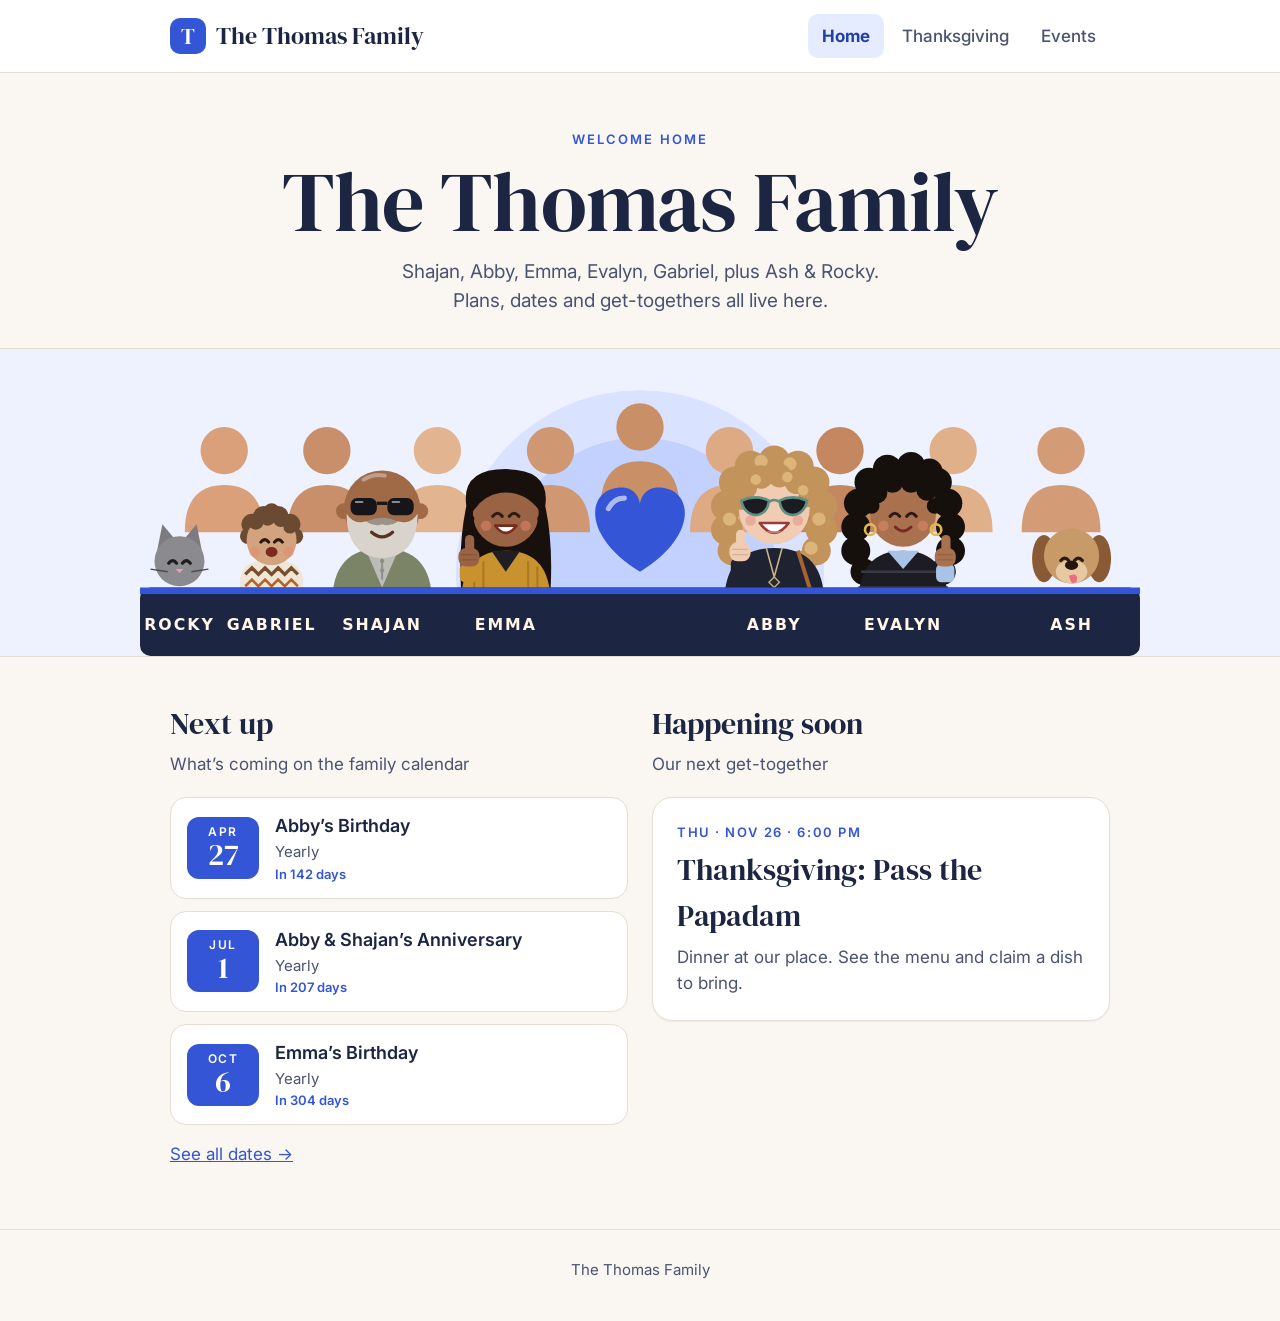
==== index.html @ 865120ea "Redesign as The Thomas Family: new blue palette and type Co-Authored-By: Claude Opus 5.5 <noreply@an" ====
<!doctype html>
<html lang="en">
<head>
<meta charset="utf-8">
<meta name="viewport" content="width=device-width, initial-scale=1">
<meta name="robots" content="noindex, nofollow">
<title>The Thomas Family</title>
<link rel="preconnect" href="https://fonts.googleapis.com">
<link rel="preconnect" href="https://fonts.gstatic.com" crossorigin>
<link href="https://fonts.googleapis.com/css2?family=DM+Serif+Display&family=Inter:wght@400;500;600;700&display=swap" rel="stylesheet">
<link rel="stylesheet" href="assets/style.css">
</head>
<body>
<header class="site-head"><div class="wrap">
<a class="brand" href="index.html"><span class="mark" aria-hidden="true">T</span>The Thomas Family</a>
<nav class="nav" aria-label="Main"><a href="index.html" aria-current="page">Home</a><a href="thanksgiving.html">Thanksgiving</a><a href="events.html">Events</a></nav>
</div></header>
<main>
<div class="wrap hero">
<div class="eyebrow">Welcome home</div>
<h1>The Thomas Family</h1>
<p class="lede">Shajan, Abby, Emma, Evalyn, Gabriel, plus Ash &amp; Rocky. Plans, dates and get-togethers all live here.</p>
</div>
<div class="art-band"><svg role="img" aria-label="Animated cartoon of the family: Rocky the cat, Gabriel, Shajan, Emma, a heart, Abby, Evalyn and Ash the dog, giving thumbs-ups, with the extended family behind them" viewBox="0 0 760 212" class="family-art">
<circle cx="380" cy="150" r="140" fill="#D9E2FF"/>
<circle cx="380" cy="150" r="104" fill="#C3D1FF"/>
<g transform="translate(64,56)"><g class="bob"><path d="M-30,62 Q-30,26 0,26 Q30,26 30,62 Z" fill="#D9A07A"/><circle cx="0" cy="0" r="18" fill="#D9A07A"/></g></g><g transform="translate(142,56)"><g class="bob" style="animation-delay: -0.22s"><path d="M-30,62 Q-30,26 0,26 Q30,26 30,62 Z" fill="#C98E6A"/><circle cx="0" cy="0" r="18" fill="#C98E6A"/></g></g><g transform="translate(226,56)"><g class="bob" style="animation-delay: -0.44s"><path d="M-30,62 Q-30,26 0,26 Q30,26 30,62 Z" fill="#E2B48F"/><circle cx="0" cy="0" r="18" fill="#E2B48F"/></g></g><g transform="translate(312,56)"><g class="bob" style="animation-delay: -0.66s"><path d="M-30,62 Q-30,26 0,26 Q30,26 30,62 Z" fill="#CF9873"/><circle cx="0" cy="0" r="18" fill="#CF9873"/></g></g><g transform="translate(448,56)"><g class="bob" style="animation-delay: -0.88s"><path d="M-30,62 Q-30,26 0,26 Q30,26 30,62 Z" fill="#DDAA84"/><circle cx="0" cy="0" r="18" fill="#DDAA84"/></g></g><g transform="translate(532,56)"><g class="bob" style="animation-delay: -1.10s"><path d="M-30,62 Q-30,26 0,26 Q30,26 30,62 Z" fill="#C4875F"/><circle cx="0" cy="0" r="18" fill="#C4875F"/></g></g><g transform="translate(618,56)"><g class="bob" style="animation-delay: -1.32s"><path d="M-30,62 Q-30,26 0,26 Q30,26 30,62 Z" fill="#E0B08B"/><circle cx="0" cy="0" r="18" fill="#E0B08B"/></g></g><g transform="translate(700,56)"><g class="bob" style="animation-delay: -1.54s"><path d="M-30,62 Q-30,26 0,26 Q30,26 30,62 Z" fill="#D49C76"/><circle cx="0" cy="0" r="18" fill="#D49C76"/></g></g><g transform="translate(380,38)"><g class="bob" style="animation-delay: -1.76s"><path d="M-30,62 Q-30,26 0,26 Q30,26 30,62 Z" fill="#C99068"/><circle cx="0" cy="0" r="18" fill="#C99068"/></g></g><g transform="translate(30,140)"><g class="tilt" style="animation-delay: -0.90s">
<path d="M-17,-8 L-13,-28 L-2,-15 Z M17,-8 L13,-28 L2,-15 Z" fill="#7C7C80"/>
<circle cx="0" cy="0" r="19" fill="#8A8A8F"/>
<path d="M-8.2,1.5 q3.0,-3.8 6.0,0 M2.2,1.5 q3.0,-3.8 6.0,0" fill="none" stroke="#1d1d1d" stroke-width="2.4" stroke-linecap="round"/><path d="M-3,6 L3,6 L0,9 Z" fill="#E9A0A8"/>
<path d="M-9,8 L-22,6 M9,8 L22,6" stroke="#4a4a4a" stroke-width="1"/>
</g></g><g transform="translate(100,124)"><g class="bob" style="animation-delay: -1.00s">
<rect x="-24" y="16" width="48" height="32" rx="15" fill="#EFE6D6"/>
<path d="M-20,26 l5,-5 5,5 5,-5 5,5 5,-5 5,5 5,-5 5,5" fill="none" stroke="#7A4E2D" stroke-width="2.5"/>
<path d="M-20,35 l5,-5 5,5 5,-5 5,5 5,-5 5,5 5,-5 5,5" fill="none" stroke="#B5652B" stroke-width="2"/>
<circle cx="-15" cy="-12" r="8" fill="#6B4A32"/><circle cx="-6" cy="-18" r="8" fill="#6B4A32"/><circle cx="5" cy="-18" r="8" fill="#6B4A32"/><circle cx="14" cy="-12" r="8" fill="#6B4A32"/><circle cx="18" cy="-3" r="6" fill="#6B4A32"/><circle cx="-18" cy="-3" r="6" fill="#6B4A32"/><circle cx="0" cy="-22" r="6" fill="#6B4A32"/>
<circle cx="0" cy="0" r="19" fill="#D3A27F"/>
<circle cx="-12" cy="-14" r="6" fill="#6B4A32"/><circle cx="-3" cy="-17" r="6" fill="#6B4A32"/><circle cx="7" cy="-16" r="6" fill="#6B4A32"/><circle cx="14" cy="-10" r="5" fill="#6B4A32"/>
<path d="M-8.2,1.5 q3.0,-3.8 6.0,0 M2.2,1.5 q3.0,-3.8 6.0,0" fill="none" stroke="#2A1A14" stroke-width="2.4" stroke-linecap="round"/><ellipse cx="0" cy="9" rx="4.5" ry="3.8" fill="#7A2A1E"/><circle cx="-13" cy="9" r="4" fill="#E58A6E" opacity="0.5"/><circle cx="13" cy="9" r="4" fill="#E58A6E" opacity="0.5"/>
</g></g></g><g transform="translate(184,100)"><g class="bob" style="animation-delay: -0.20s">
<path d="M-38,72 Q-38,30 0,30 Q38,30 38,72 Z" fill="#7B8466"/>
<path d="M-13,30 L0,60 L13,30 Z" fill="#BDBDB8"/>
<path d="M0,36 V54" stroke="#8E8E8A" stroke-width="1.5"/>
<circle cx="0" cy="40" r="1.6" fill="#8E8E8A"/><circle cx="0" cy="47" r="1.6" fill="#8E8E8A"/>
<g class="tilt" style="animation-delay: -0.20s">
<circle cx="-29" cy="2" r="6" fill="#A06A47"/><circle cx="29" cy="2" r="6" fill="#A06A47"/>
<circle cx="0" cy="0" r="29" fill="#A06A47"/>
<path d="M-14,-22 Q-6,-27 2,-25" fill="none" stroke="#FFFFFF" stroke-width="3" opacity="0.35" stroke-linecap="round"/>
<path d="M-27,4 Q-27,36 0,38 Q27,36 27,4 Q22,12 14,10 Q0,8 -14,10 Q-22,12 -27,4 Z" fill="#D8D3CB"/>
<path d="M-12,10 Q0,4 12,10 Q6,14 0,12 Q-6,14 -12,10 Z" fill="#9A938A"/>
<path d="M-8,18 Q0,25 8,18" fill="none" stroke="#5A3020" stroke-width="2.4" stroke-linecap="round"/>
<g fill="#15151A"><rect x="-24" y="-8" width="20" height="13" rx="5"/><rect x="4" y="-8" width="20" height="13" rx="5"/></g><path d="M-4,-4 L4,-4" stroke="#15151A" stroke-width="2.5"/><path d="M-20,-5 L-15,-5 M8,-5 L13,-5" stroke="#FFFFFF" stroke-width="1.5" opacity="0.5" stroke-linecap="round"/>
</g></g></g><g transform="translate(278,104)"><g class="bob" style="animation-delay: -0.60s">
<path d="M-30,-6 Q-34,-34 0,-34 Q34,-34 30,-6 Q36,22 34,58 Q22,64 14,52 L-14,52 Q-22,64 -34,58 Q-36,22 -30,-6 Z" fill="#17100C"/>
<path d="M-34,68 Q-34,28 0,28 Q34,28 34,68 Z" fill="#C8922E"/>
<path d="M-11,28 L0,44 L11,28 Z" fill="#1E1E24"/>
<path d="M-24,40 V66 M-17,36 V66 M17,36 V66 M24,40 V66" stroke="#A9781F" stroke-width="1.5"/>
<circle cx="0" cy="0" r="25" fill="#9A6343"/>
<path d="M-26,0 Q-26,-30 0,-28 Q24,-28 26,-2 Q14,-18 -4,-16 Q-18,-14 -26,0 Z" fill="#17100C"/>
<path d="M-27,4 Q-31,18 -26,32 M27,4 Q31,18 26,32" fill="none" stroke="#17100C" stroke-width="6" stroke-linecap="round"/>
<path d="M-9.9,1.8 q3.6,-4.5 7.2,0 M2.7,1.8 q3.6,-4.5 7.2,0" fill="none" stroke="#2A1A14" stroke-width="2.4" stroke-linecap="round"/><path d="M-8,9 Q0,20 8,9 Z" fill="#FFFFFF" stroke="#7A2A1E" stroke-width="2" stroke-linejoin="round"/><circle cx="-15" cy="9" r="4" fill="#E58A6E" opacity="0.5"/><circle cx="15" cy="9" r="4" fill="#E58A6E" opacity="0.5"/>
</g></g><g class="thumb"><rect x="243" y="142" width="14" height="14" rx="4" fill="#C8922E"/><rect x="242" y="130" width="16" height="14" rx="6" fill="#9A6343"/><rect x="247" y="120" width="7" height="13" rx="3.5" fill="#9A6343"/><path d="M244,135 H256 M244,139 H256" stroke="#00000022" stroke-width="1"/></g><g transform="translate(380,118)"><g class="bob" style="animation-delay: -0.50s"><path d="M0,30 C-46,2 -40,-34 -14,-34 C-4,-34 0,-26 0,-20 C0,-26 4,-34 14,-34 C40,-34 46,2 0,30 Z" fill="#3355D6"/><path d="M-24,-18 Q-20,-26 -12,-26" fill="none" stroke="#FFFFFF" stroke-width="4" stroke-linecap="round" opacity="0.6"/></g></g><g transform="translate(482,100)"><g class="bob" style="animation-delay: -1.20s">
<circle cx="-30" cy="-20" r="12" fill="#C2935A"/><circle cx="-36" cy="-2" r="12" fill="#C2935A"/><circle cx="-36" cy="16" r="12" fill="#C2935A"/><circle cx="-32" cy="32" r="11" fill="#C2935A"/><circle cx="-22" cy="42" r="10" fill="#C2935A"/><circle cx="30" cy="-20" r="12" fill="#C2935A"/><circle cx="36" cy="-2" r="12" fill="#C2935A"/><circle cx="36" cy="16" r="12" fill="#C2935A"/><circle cx="32" cy="32" r="11" fill="#C2935A"/><circle cx="22" cy="42" r="10" fill="#C2935A"/><circle cx="-18" cy="-32" r="12" fill="#C2935A"/><circle cx="0" cy="-36" r="12" fill="#C2935A"/><circle cx="18" cy="-32" r="12" fill="#C2935A"/>
<circle cx="-34" cy="8" r="5" fill="#DDB47A"/><circle cx="34" cy="8" r="5" fill="#DDB47A"/><circle cx="-28" cy="30" r="5" fill="#DDB47A"/><circle cx="28" cy="30" r="5" fill="#DDB47A"/><circle cx="-10" cy="-36" r="5" fill="#DDB47A"/><circle cx="12" cy="-34" r="5" fill="#DDB47A"/>
<path d="M-38,72 Q-38,30 0,30 Q38,30 38,72 Z" fill="#1F2230"/>
<path d="M-6,30 L0,52 L6,30" fill="none" stroke="#C9B48A" stroke-width="1.2"/>
<path d="M0,52 l4,4 -4,4 -4,-4 Z" fill="#2A2A2A" stroke="#C9B48A" stroke-width="1"/>
<path d="M18,32 L30,70" stroke="#A8642F" stroke-width="3"/>
<g class="tilt" style="animation-delay: -1.20s">
<circle cx="0" cy="0" r="27" fill="#F0CDB2"/>
<circle cx="-22" cy="-16" r="9" fill="#C2935A"/><circle cx="-10" cy="-24" r="9" fill="#C2935A"/><circle cx="4" cy="-25" r="9" fill="#C2935A"/><circle cx="17" cy="-20" r="9" fill="#C2935A"/><circle cx="25" cy="-8" r="7" fill="#C2935A"/><circle cx="-25" cy="-6" r="7" fill="#C2935A"/>
<circle cx="-14" cy="-22" r="4" fill="#DDB47A"/><circle cx="10" cy="-24" r="4" fill="#DDB47A"/><circle cx="22" cy="-14" r="4" fill="#DDB47A"/>
<path d="M-11,11 Q0,26 11,11 Z" fill="#FFFFFF" stroke="#9A3B3B" stroke-width="2" stroke-linejoin="round"/>
<path d="M-6,17 Q0,21 6,17" fill="#E58A80" opacity="0.7"/>
<circle cx="-18" cy="9" r="4" fill="#E58A80" opacity="0.5"/><circle cx="18" cy="9" r="4" fill="#E58A80" opacity="0.5"/>
<g fill="#1B1B22" stroke="#5E8F86" stroke-width="2"><path d="M-25,-6 Q-14,-11 -4,-6 Q-5,4 -14,5 Q-23,4 -25,-6 Z"/><path d="M4,-6 Q14,-11 25,-6 Q23,4 14,5 Q5,4 4,-6 Z"/></g><path d="M-4,-5 Q0,-8 4,-5" fill="none" stroke="#5E8F86" stroke-width="2"/>
</g></g></g><g class="thumb" style="animation-delay: -0.50s"><rect x="449" y="138" width="14" height="14" rx="4" fill="#1F2230"/><rect x="448" y="126" width="16" height="14" rx="6" fill="#F0CDB2"/><rect x="453" y="116" width="7" height="13" rx="3.5" fill="#F0CDB2"/><path d="M450,131 H462 M450,135 H462" stroke="#00000022" stroke-width="1"/></g><g transform="translate(580,104)"><g class="bob" style="animation-delay: -1.60s">
<circle cx="-26" cy="-24" r="11" fill="#16100C"/><circle cx="-34" cy="-8" r="11" fill="#16100C"/><circle cx="-36" cy="10" r="11" fill="#16100C"/><circle cx="-36" cy="28" r="11" fill="#16100C"/><circle cx="-30" cy="44" r="10" fill="#16100C"/><circle cx="-22" cy="56" r="9" fill="#16100C"/><circle cx="26" cy="-24" r="11" fill="#16100C"/><circle cx="34" cy="-8" r="11" fill="#16100C"/><circle cx="36" cy="10" r="11" fill="#16100C"/><circle cx="36" cy="28" r="11" fill="#16100C"/><circle cx="30" cy="44" r="10" fill="#16100C"/><circle cx="22" cy="56" r="9" fill="#16100C"/><circle cx="-12" cy="-34" r="11" fill="#16100C"/><circle cx="6" cy="-36" r="11" fill="#16100C"/><circle cx="20" cy="-32" r="10" fill="#16100C"/>
<path d="M-34,68 Q-34,28 0,28 Q34,28 34,68 Z" fill="#1C1C22"/>
<path d="M-32,44 H32 M-34,56 H34" stroke="#3A3A44" stroke-width="2"/>
<path d="M-12,28 L0,42 L12,28 Z" fill="#A9C3E6"/>
<circle cx="0" cy="0" r="25" fill="#A9714E"/>
<circle cx="-20" cy="-16" r="8" fill="#16100C"/><circle cx="-8" cy="-24" r="8" fill="#16100C"/><circle cx="6" cy="-24" r="8" fill="#16100C"/><circle cx="18" cy="-18" r="8" fill="#16100C"/><circle cx="24" cy="-6" r="6" fill="#16100C"/><circle cx="-24" cy="-6" r="6" fill="#16100C"/>
<circle cx="-25" cy="12" r="4" fill="none" stroke="#E2B84A" stroke-width="2"/>
<circle cx="25" cy="12" r="4" fill="none" stroke="#E2B84A" stroke-width="2"/>
<path d="M-9.9,1.8 q3.6,-4.5 7.2,0 M2.7,1.8 q3.6,-4.5 7.2,0" fill="none" stroke="#2A1A14" stroke-width="2.4" stroke-linecap="round"/><path d="M-6,10 q6,6 12,0" fill="none" stroke="#7A2A1E" stroke-width="2.2" stroke-linecap="round"/><circle cx="-15" cy="9" r="4" fill="#E58A6E" opacity="0.5"/><circle cx="15" cy="9" r="4" fill="#E58A6E" opacity="0.5"/>
</g></g><g class="thumb" style="animation-delay: -1.00s"><rect x="605" y="142" width="14" height="14" rx="4" fill="#A9C3E6"/><rect x="604" y="130" width="16" height="14" rx="6" fill="#A9714E"/><rect x="609" y="120" width="7" height="13" rx="3.5" fill="#A9714E"/><path d="M606,135 H618 M606,139 H618" stroke="#00000022" stroke-width="1"/></g><g transform="translate(708,138)"><g class="tilt" style="animation-delay: -0.30s">
<ellipse cx="-21" cy="0" rx="9" ry="18" fill="#8A5A34"/>
<ellipse cx="21" cy="0" rx="9" ry="18" fill="#8A5A34"/>
<circle cx="0" cy="-2" r="21" fill="#C79A68"/>
<ellipse cx="0" cy="10" rx="12" ry="9" fill="#E6C9A2"/>
<path d="M-8.2,1.5 q3.0,-3.8 6.0,0 M2.2,1.5 q3.0,-3.8 6.0,0" fill="none" stroke="#2A1A14" stroke-width="2.4" stroke-linecap="round"/><ellipse cx="0" cy="5" rx="5" ry="3.6" fill="#22160F"/>
<path d="M-2,13 q2,9 6,4 q1,-4 -2,-5 Z" fill="#E9707E"/>
</g></g>
<rect x="0" y="160" width="760" height="52" rx="8" fill="#1C2541"/>
<rect x="0" y="160" width="760" height="5" fill="#3355D6"/>
<g font-family="DM Sans, DejaVu Sans, sans-serif" font-size="12" font-weight="700" letter-spacing="1.5" fill="#FFF7EA" text-anchor="middle"><text x="30" y="192">ROCKY</text><text x="100" y="192">GABRIEL</text><text x="184" y="192">SHAJAN</text><text x="278" y="192">EMMA</text><text x="482" y="192">ABBY</text><text x="580" y="192">EVALYN</text><text x="708" y="192">ASH</text></g>
</svg></div>
<section><div class="wrap grid-2">
<div>
<h2>Next up</h2>
<p class="note">What’s coming on the family calendar</p>
<ul class="events" id="next-up"></ul>
<p style="margin-top:16px"><a href="events.html">See all dates →</a></p>
</div>
<div>
<h2>Happening soon</h2>
<p class="note">Our next get-together</p>
<a class="card" href="thanksgiving.html">
<div class="when">Thu · Nov 26 · 6:00 PM</div>
<div class="what">Thanksgiving: Pass the Papadam</div>
<p>Dinner at our place. See the menu and claim a dish to bring.</p>
</a>
</div>
</div></section>
</main>
<footer class="site-foot"><div class="wrap">The Thomas Family</div></footer>
<script src="assets/data.js"></script>
<script src="assets/site.js"></script>
</body>
</html>
---- assets/style.css ----
:root{
  --bg:#FAF7F2; --card:#FFFFFF; --line:#E4DED3;
  --ink:#1C2541; --muted:#4A5370;
  --blue:#3355D6; --blue-dark:#2440A8; --blue-soft:#E6ECFF; --blue-tint:#EEF2FF;
  --serif:'DM Serif Display',Georgia,serif; --sans:'Inter',system-ui,sans-serif;
}
*{box-sizing:border-box}
html,body{margin:0}
body{background:var(--bg);color:var(--ink);font-family:var(--sans);font-size:17px;line-height:1.55}
a{color:var(--blue)}a:hover{color:var(--blue-dark)}
img,svg{max-width:100%}
.wrap{max-width:980px;margin:0 auto;padding:0 20px}

/* header */
.site-head{background:var(--card);border-bottom:1px solid var(--line)}
.site-head .wrap{display:flex;flex-wrap:wrap;align-items:center;justify-content:space-between;gap:12px;padding-top:14px;padding-bottom:14px}
.brand{display:inline-flex;align-items:center;gap:10px;font-family:var(--serif);font-size:24px;color:var(--ink);text-decoration:none}
.brand .mark{width:36px;height:36px;border-radius:10px;background:var(--blue);color:#fff;display:grid;place-items:center;font-family:var(--serif);font-size:22px}
.nav{display:flex;flex-wrap:wrap;gap:4px}
.nav a{display:inline-flex;align-items:center;min-height:44px;padding:0 14px;border-radius:10px;color:var(--muted);text-decoration:none;font-weight:500}
.nav a:hover{background:var(--blue-tint);color:var(--ink)}
.nav a[aria-current="page"]{background:var(--blue-soft);color:var(--blue-dark);font-weight:700}

/* hero */
.hero{text-align:center;padding:56px 0 32px}
.eyebrow{font-size:13px;letter-spacing:.16em;font-weight:600;color:var(--blue);text-transform:uppercase}
h1{font-family:var(--serif);font-weight:400;font-size:clamp(44px,8.5vw,84px);line-height:1.02;margin:10px 0 12px;letter-spacing:-.01em;text-wrap:balance}
.lede{font-size:19px;color:var(--muted);margin:0 auto;max-width:40ch;text-wrap:pretty}
.pills{display:flex;flex-wrap:wrap;justify-content:center;gap:8px;margin-top:22px}
.pill{font-size:14px;font-weight:600;color:var(--blue-dark);background:var(--blue-soft);border-radius:999px;padding:8px 16px}

/* art band */
.art-band{background:var(--blue-tint);padding-top:28px;overflow:hidden;border-top:1px solid var(--line);border-bottom:1px solid var(--line)}
.art-band.holiday{background:#FFF7EA}
.family-art{display:block;width:100%;max-width:1000px;height:auto;margin:0 auto}

/* sections */
section{padding:44px 0}
h2{font-family:var(--serif);font-weight:400;font-size:30px;margin:0 0 4px}
.note{color:var(--muted);margin:0 0 20px}
.grid-2{display:grid;grid-template-columns:repeat(auto-fit,minmax(290px,1fr));gap:24px}
.panel{background:var(--card);border:1px solid var(--line);border-radius:20px;padding:26px}

/* cards */
.card{display:block;background:var(--card);border:1px solid var(--line);border-radius:20px;padding:24px;color:var(--ink);text-decoration:none;box-shadow:0 1px 2px rgba(28,37,65,.05)}
a.card:hover{border-color:var(--blue);color:var(--ink)}
.card .when{font-size:13px;letter-spacing:.12em;font-weight:600;color:var(--blue);text-transform:uppercase}
.card .what{font-family:var(--serif);font-size:30px;margin:4px 0}
.card p{margin:0;color:var(--muted)}

/* dish list */
.dishes{list-style:none;margin:0;padding:0;display:flex;flex-direction:column;gap:16px}
.dishes li{display:flex;gap:12px;align-items:flex-start}
.dishes .ico{flex:none;width:22px;height:22px;margin-top:3px}
.dish-name{font-weight:600;font-size:18px}
.dish-desc{font-size:15px;color:var(--muted)}
.tag{font-size:10px;font-weight:700;letter-spacing:.1em;color:var(--blue-dark);background:var(--blue-soft);border-radius:999px;padding:2px 8px;margin-left:6px;vertical-align:2px}
.status{display:inline-block;margin-top:6px;font-size:13px;font-weight:600;border-radius:999px;padding:3px 10px}
.status.open{color:var(--blue-dark);background:var(--blue-soft)}
.status.taken{color:#1E6B4A;background:#E3F4EA}

/* events */
.events{list-style:none;margin:0;padding:0;display:grid;gap:12px}
.event{display:grid;grid-template-columns:72px 1fr;gap:16px;align-items:center;background:var(--card);border:1px solid var(--line);border-radius:16px;padding:14px 16px}
.date-chip{background:var(--blue);color:#fff;border-radius:12px;text-align:center;padding:8px 4px;line-height:1.1}
.date-chip .m{display:block;font-size:12px;font-weight:600;letter-spacing:.12em}
.date-chip .d{display:block;font-family:var(--serif);font-size:30px}
.event .t{font-weight:600;font-size:18px}
.event .t a{color:var(--ink)}
.event .s{color:var(--muted);font-size:15px}
.away{font-size:13px;color:var(--blue);font-weight:600}

.btn{display:inline-flex;align-items:center;justify-content:center;min-height:44px;padding:0 20px;border-radius:12px;background:var(--blue);color:#fff;font-weight:600;text-decoration:none}
.btn:hover{background:var(--blue-dark);color:#fff}
.center{text-align:center}

.site-foot{border-top:1px solid var(--line);padding:28px 0 40px;text-align:center;color:var(--muted);font-size:15px}

/* family art animation */
@keyframes bob{0%,100%{transform:translateY(0)}50%{transform:translateY(-8px)}}
@keyframes thumb{0%,100%{transform:rotate(-18deg)}50%{transform:rotate(22deg)}}
@keyframes wave{0%,100%{transform:rotate(-34deg)}50%{transform:rotate(26deg)}}
@keyframes tilt{0%,100%{transform:rotate(-11deg)}50%{transform:rotate(11deg)}}
@keyframes steam{0%{transform:translateY(4px);opacity:0}40%{opacity:.9}100%{transform:translateY(-20px);opacity:0}}
@keyframes fall{0%{transform:translate(0,0) rotate(0deg);opacity:0}10%{opacity:1}85%{opacity:1}100%{transform:translate(28px,215px) rotate(360deg);opacity:0}}
.bob{animation:bob 2s ease-in-out infinite}
.thumb{transform-box:fill-box;transform-origin:50% 100%;animation:thumb 1s ease-in-out infinite}
.wave{transform-box:fill-box;transform-origin:30% 100%;animation:wave 1s ease-in-out infinite}
.tilt{transform-box:fill-box;transform-origin:50% 90%;animation:tilt 2s ease-in-out infinite}
.steam{animation:steam 2s linear infinite}
.leaf{transform-box:fill-box;transform-origin:center;animation:fall 2s linear infinite}
@media (prefers-reduced-motion: reduce){.bob,.thumb,.wave,.tilt,.steam,.leaf{animation:none}}
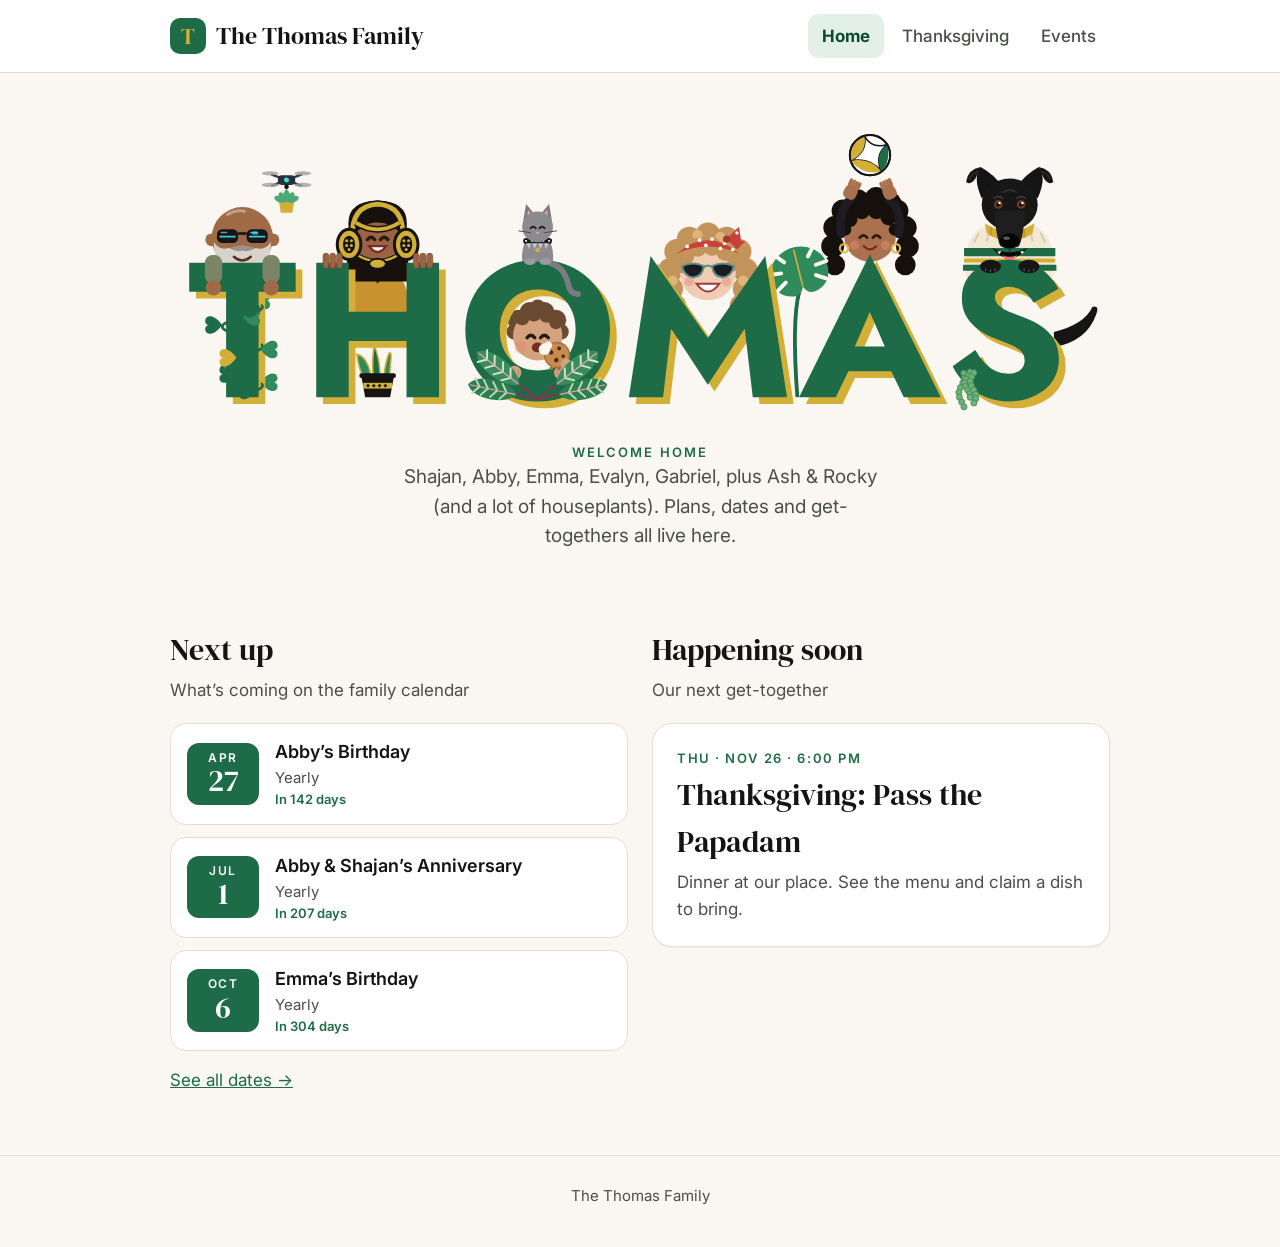
==== commit de226fee: "Add animated THOMAS family logo to home page; switch accents to green and gold Co-Authored-By: Claud" ====
--- a/index.html
+++ b/index.html
@@ -16,86 +16,59 @@
 <nav class="nav" aria-label="Main"><a href="index.html" aria-current="page">Home</a><a href="thanksgiving.html">Thanksgiving</a><a href="events.html">Events</a></nav>
 </div></header>
 <main>
-<div class="wrap hero">
-<div class="eyebrow">Welcome home</div>
-<h1>The Thomas Family</h1>
-<p class="lede">Shajan, Abby, Emma, Evalyn, Gabriel, plus Ash &amp; Rocky. Plans, dates and get-togethers all live here.</p>
-</div>
-<div class="art-band"><svg role="img" aria-label="Animated cartoon of the family: Rocky the cat, Gabriel, Shajan, Emma, a heart, Abby, Evalyn and Ash the dog, giving thumbs-ups, with the extended family behind them" viewBox="0 0 760 212" class="family-art">
-<circle cx="380" cy="150" r="140" fill="#D9E2FF"/>
-<circle cx="380" cy="150" r="104" fill="#C3D1FF"/>
-<g transform="translate(64,56)"><g class="bob"><path d="M-30,62 Q-30,26 0,26 Q30,26 30,62 Z" fill="#D9A07A"/><circle cx="0" cy="0" r="18" fill="#D9A07A"/></g></g><g transform="translate(142,56)"><g class="bob" style="animation-delay: -0.22s"><path d="M-30,62 Q-30,26 0,26 Q30,26 30,62 Z" fill="#C98E6A"/><circle cx="0" cy="0" r="18" fill="#C98E6A"/></g></g><g transform="translate(226,56)"><g class="bob" style="animation-delay: -0.44s"><path d="M-30,62 Q-30,26 0,26 Q30,26 30,62 Z" fill="#E2B48F"/><circle cx="0" cy="0" r="18" fill="#E2B48F"/></g></g><g transform="translate(312,56)"><g class="bob" style="animation-delay: -0.66s"><path d="M-30,62 Q-30,26 0,26 Q30,26 30,62 Z" fill="#CF9873"/><circle cx="0" cy="0" r="18" fill="#CF9873"/></g></g><g transform="translate(448,56)"><g class="bob" style="animation-delay: -0.88s"><path d="M-30,62 Q-30,26 0,26 Q30,26 30,62 Z" fill="#DDAA84"/><circle cx="0" cy="0" r="18" fill="#DDAA84"/></g></g><g transform="translate(532,56)"><g class="bob" style="animation-delay: -1.10s"><path d="M-30,62 Q-30,26 0,26 Q30,26 30,62 Z" fill="#C4875F"/><circle cx="0" cy="0" r="18" fill="#C4875F"/></g></g><g transform="translate(618,56)"><g class="bob" style="animation-delay: -1.32s"><path d="M-30,62 Q-30,26 0,26 Q30,26 30,62 Z" fill="#E0B08B"/><circle cx="0" cy="0" r="18" fill="#E0B08B"/></g></g><g transform="translate(700,56)"><g class="bob" style="animation-delay: -1.54s"><path d="M-30,62 Q-30,26 0,26 Q30,26 30,62 Z" fill="#D49C76"/><circle cx="0" cy="0" r="18" fill="#D49C76"/></g></g><g transform="translate(380,38)"><g class="bob" style="animation-delay: -1.76s"><path d="M-30,62 Q-30,26 0,26 Q30,26 30,62 Z" fill="#C99068"/><circle cx="0" cy="0" r="18" fill="#C99068"/></g></g><g transform="translate(30,140)"><g class="tilt" style="animation-delay: -0.90s">
-<path d="M-17,-8 L-13,-28 L-2,-15 Z M17,-8 L13,-28 L2,-15 Z" fill="#7C7C80"/>
-<circle cx="0" cy="0" r="19" fill="#8A8A8F"/>
-<path d="M-8.2,1.5 q3.0,-3.8 6.0,0 M2.2,1.5 q3.0,-3.8 6.0,0" fill="none" stroke="#1d1d1d" stroke-width="2.4" stroke-linecap="round"/><path d="M-3,6 L3,6 L0,9 Z" fill="#E9A0A8"/>
-<path d="M-9,8 L-22,6 M9,8 L22,6" stroke="#4a4a4a" stroke-width="1"/>
-</g></g><g transform="translate(100,124)"><g class="bob" style="animation-delay: -1.00s">
-<rect x="-24" y="16" width="48" height="32" rx="15" fill="#EFE6D6"/>
-<path d="M-20,26 l5,-5 5,5 5,-5 5,5 5,-5 5,5 5,-5 5,5" fill="none" stroke="#7A4E2D" stroke-width="2.5"/>
-<path d="M-20,35 l5,-5 5,5 5,-5 5,5 5,-5 5,5 5,-5 5,5" fill="none" stroke="#B5652B" stroke-width="2"/>
-<circle cx="-15" cy="-12" r="8" fill="#6B4A32"/><circle cx="-6" cy="-18" r="8" fill="#6B4A32"/><circle cx="5" cy="-18" r="8" fill="#6B4A32"/><circle cx="14" cy="-12" r="8" fill="#6B4A32"/><circle cx="18" cy="-3" r="6" fill="#6B4A32"/><circle cx="-18" cy="-3" r="6" fill="#6B4A32"/><circle cx="0" cy="-22" r="6" fill="#6B4A32"/>
-<circle cx="0" cy="0" r="19" fill="#D3A27F"/>
-<circle cx="-12" cy="-14" r="6" fill="#6B4A32"/><circle cx="-3" cy="-17" r="6" fill="#6B4A32"/><circle cx="7" cy="-16" r="6" fill="#6B4A32"/><circle cx="14" cy="-10" r="5" fill="#6B4A32"/>
-<path d="M-8.2,1.5 q3.0,-3.8 6.0,0 M2.2,1.5 q3.0,-3.8 6.0,0" fill="none" stroke="#2A1A14" stroke-width="2.4" stroke-linecap="round"/><ellipse cx="0" cy="9" rx="4.5" ry="3.8" fill="#7A2A1E"/><circle cx="-13" cy="9" r="4" fill="#E58A6E" opacity="0.5"/><circle cx="13" cy="9" r="4" fill="#E58A6E" opacity="0.5"/>
-</g></g></g><g transform="translate(184,100)"><g class="bob" style="animation-delay: -0.20s">
-<path d="M-38,72 Q-38,30 0,30 Q38,30 38,72 Z" fill="#7B8466"/>
-<path d="M-13,30 L0,60 L13,30 Z" fill="#BDBDB8"/>
-<path d="M0,36 V54" stroke="#8E8E8A" stroke-width="1.5"/>
-<circle cx="0" cy="40" r="1.6" fill="#8E8E8A"/><circle cx="0" cy="47" r="1.6" fill="#8E8E8A"/>
-<g class="tilt" style="animation-delay: -0.20s">
-<circle cx="-29" cy="2" r="6" fill="#A06A47"/><circle cx="29" cy="2" r="6" fill="#A06A47"/>
-<circle cx="0" cy="0" r="29" fill="#A06A47"/>
-<path d="M-14,-22 Q-6,-27 2,-25" fill="none" stroke="#FFFFFF" stroke-width="3" opacity="0.35" stroke-linecap="round"/>
+<div class="wrap logo-hero">
+<svg role="img" aria-label="THOMAS in bold green letters with the family woven in, each with a personal touch, with houseplants woven through the letters (pothos climbing the T, a snake plant inside the H, calathea leaves fanning out from behind the O, a monstera between the M and A, string of pearls trailing off the S, and a tiny succulent carried by the drone): Shajan leaning over the T Emma in gold wrestling headgear behind the H with her hands on its posts, Rocky the cat in a spiked biker collar sitting on top of the O, Gabriel peeking through the O with a chocolate chip cookie, Abby in a vintage polka-dot headscarf nestled in the M, Evalyn behind the A setting a bouncing volleyball, and Ash the black shepherd in a cozy sweater peeking over the S" viewBox="0 0 1020 330" class="thomas-logo">
+<g class="lg-bob"><g transform="translate(96.1,134.0) scale(1.1)"><circle cx="-29" cy="2" r="6" fill="#A06A47"/><circle cx="29" cy="2" r="6" fill="#A06A47"/><circle r="29" fill="#A06A47"/>
+<path d="M-14,-22 Q-6,-27 2,-25" fill="none" stroke="#FFF" stroke-width="3" opacity="0.35" stroke-linecap="round"/>
 <path d="M-27,4 Q-27,36 0,38 Q27,36 27,4 Q22,12 14,10 Q0,8 -14,10 Q-22,12 -27,4 Z" fill="#D8D3CB"/>
 <path d="M-12,10 Q0,4 12,10 Q6,14 0,12 Q-6,14 -12,10 Z" fill="#9A938A"/>
-<path d="M-8,18 Q0,25 8,18" fill="none" stroke="#5A3020" stroke-width="2.4" stroke-linecap="round"/>
-<g fill="#15151A"><rect x="-24" y="-8" width="20" height="13" rx="5"/><rect x="4" y="-8" width="20" height="13" rx="5"/></g><path d="M-4,-4 L4,-4" stroke="#15151A" stroke-width="2.5"/><path d="M-20,-5 L-15,-5 M8,-5 L13,-5" stroke="#FFFFFF" stroke-width="1.5" opacity="0.5" stroke-linecap="round"/>
-</g></g></g><g transform="translate(278,104)"><g class="bob" style="animation-delay: -0.60s">
-<path d="M-30,-6 Q-34,-34 0,-34 Q34,-34 30,-6 Q36,22 34,58 Q22,64 14,52 L-14,52 Q-22,64 -34,58 Q-36,22 -30,-6 Z" fill="#17100C"/>
-<path d="M-34,68 Q-34,28 0,28 Q34,28 34,68 Z" fill="#C8922E"/>
-<path d="M-11,28 L0,44 L11,28 Z" fill="#1E1E24"/>
-<path d="M-24,40 V66 M-17,36 V66 M17,36 V66 M24,40 V66" stroke="#A9781F" stroke-width="1.5"/>
-<circle cx="0" cy="0" r="25" fill="#9A6343"/>
-<path d="M-26,0 Q-26,-30 0,-28 Q24,-28 26,-2 Q14,-18 -4,-16 Q-18,-14 -26,0 Z" fill="#17100C"/>
-<path d="M-27,4 Q-31,18 -26,32 M27,4 Q31,18 26,32" fill="none" stroke="#17100C" stroke-width="6" stroke-linecap="round"/>
-<path d="M-9.9,1.8 q3.6,-4.5 7.2,0 M2.7,1.8 q3.6,-4.5 7.2,0" fill="none" stroke="#2A1A14" stroke-width="2.4" stroke-linecap="round"/><path d="M-8,9 Q0,20 8,9 Z" fill="#FFFFFF" stroke="#7A2A1E" stroke-width="2" stroke-linejoin="round"/><circle cx="-15" cy="9" r="4" fill="#E58A6E" opacity="0.5"/><circle cx="15" cy="9" r="4" fill="#E58A6E" opacity="0.5"/>
-</g></g><g class="thumb"><rect x="243" y="142" width="14" height="14" rx="4" fill="#C8922E"/><rect x="242" y="130" width="16" height="14" rx="6" fill="#9A6343"/><rect x="247" y="120" width="7" height="13" rx="3.5" fill="#9A6343"/><path d="M244,135 H256 M244,139 H256" stroke="#00000022" stroke-width="1"/></g><g transform="translate(380,118)"><g class="bob" style="animation-delay: -0.50s"><path d="M0,30 C-46,2 -40,-34 -14,-34 C-4,-34 0,-26 0,-20 C0,-26 4,-34 14,-34 C40,-34 46,2 0,30 Z" fill="#3355D6"/><path d="M-24,-18 Q-20,-26 -12,-26" fill="none" stroke="#FFFFFF" stroke-width="4" stroke-linecap="round" opacity="0.6"/></g></g><g transform="translate(482,100)"><g class="bob" style="animation-delay: -1.20s">
-<circle cx="-30" cy="-20" r="12" fill="#C2935A"/><circle cx="-36" cy="-2" r="12" fill="#C2935A"/><circle cx="-36" cy="16" r="12" fill="#C2935A"/><circle cx="-32" cy="32" r="11" fill="#C2935A"/><circle cx="-22" cy="42" r="10" fill="#C2935A"/><circle cx="30" cy="-20" r="12" fill="#C2935A"/><circle cx="36" cy="-2" r="12" fill="#C2935A"/><circle cx="36" cy="16" r="12" fill="#C2935A"/><circle cx="32" cy="32" r="11" fill="#C2935A"/><circle cx="22" cy="42" r="10" fill="#C2935A"/><circle cx="-18" cy="-32" r="12" fill="#C2935A"/><circle cx="0" cy="-36" r="12" fill="#C2935A"/><circle cx="18" cy="-32" r="12" fill="#C2935A"/>
-<circle cx="-34" cy="8" r="5" fill="#DDB47A"/><circle cx="34" cy="8" r="5" fill="#DDB47A"/><circle cx="-28" cy="30" r="5" fill="#DDB47A"/><circle cx="28" cy="30" r="5" fill="#DDB47A"/><circle cx="-10" cy="-36" r="5" fill="#DDB47A"/><circle cx="12" cy="-34" r="5" fill="#DDB47A"/>
-<path d="M-38,72 Q-38,30 0,30 Q38,30 38,72 Z" fill="#1F2230"/>
-<path d="M-6,30 L0,52 L6,30" fill="none" stroke="#C9B48A" stroke-width="1.2"/>
-<path d="M0,52 l4,4 -4,4 -4,-4 Z" fill="#2A2A2A" stroke="#C9B48A" stroke-width="1"/>
-<path d="M18,32 L30,70" stroke="#A8642F" stroke-width="3"/>
-<g class="tilt" style="animation-delay: -1.20s">
-<circle cx="0" cy="0" r="27" fill="#F0CDB2"/>
+<path d="M-8,18 Q0,25 8,18" fill="none" stroke="#5A3020" stroke-width="2.4" stroke-linecap="round"/><g fill="#15151A"><rect x="-24" y="-8" width="20" height="13" rx="5"/><rect x="4" y="-8" width="20" height="13" rx="5"/></g><path d="M-4,-4 L4,-4" stroke="#15151A" stroke-width="2.5"/><path d="M-20,-5 L-15,-5 M8,-5 L13,-5" stroke="#FFF" stroke-width="1.5" opacity="0.5" stroke-linecap="round"/><path d="M-21,-1 H-7 M7,-1 H21" stroke="#38E1F2" stroke-width="1.6" stroke-linecap="round" opacity="0.9"/><rect x="9" y="-6" width="6" height="3" rx="1" fill="#38E1F2" opacity="0.8"/></g></g><g class="lg-bob" style="animation-delay:-0.50s"><path d="M202.89999999999998,220.0 Q202.89999999999998,164.0 236.89999999999998,162.0 Q270.9,164.0 270.9,220.0 Z" fill="#C8922E"/>
+<path d="M224.89999999999998,163.0 L236.89999999999998,182.0 L248.89999999999998,163.0 Z" fill="#1E1E24"/>
+<g transform="translate(236.9,134.0) scale(1.75)"><path d="M-17,-4 Q-20,-22 0,-22 Q20,-22 17,-4 L19,26 H-19 Z" fill="#17100C"/><circle r="14.5" fill="#9A6343"/>
+<path d="M-15,0 Q-15,-17 0,-16 Q14,-16 15,-1 Q8,-10 -2,-9 Q-10,-8 -15,0 Z" fill="#17100C"/>
+<path d="M-6.1,1.1 q2.2,-2.8 4.4,0 M1.7,1.1 q2.2,-2.8 4.4,0" fill="none" stroke="#2A1A14" stroke-width="2" stroke-linecap="round"/><path d="M-5,5 Q0,12 5,5 Z" fill="#FFF" stroke="#7A2A1E" stroke-width="1.4"/><path d="M-15,0 Q-16,-19 0,-20 Q16,-19 15,0" fill="none" stroke="#141414" stroke-width="4.6"/><path d="M-15,0 Q-16,-19 0,-20 Q16,-19 15,0" fill="none" stroke="#D4AF37" stroke-width="2.8"/><path d="M-13,-9 Q0,-1 13,-9" fill="none" stroke="#141414" stroke-width="4"/><path d="M-13,-9 Q0,-1 13,-9" fill="none" stroke="#D4AF37" stroke-width="2.2"/><path d="M-14,9 Q0,19 14,9" fill="none" stroke="#141414" stroke-width="2.6"/><path d="M-14,9 Q0,19 14,9" fill="none" stroke="#D4AF37" stroke-width="1.4"/><ellipse cx="0" cy="15.5" rx="5" ry="3" fill="#D4AF37" stroke="#141414" stroke-width="1.2"/><ellipse cx="-17" cy="4" rx="7" ry="9" fill="#D4AF37" stroke="#141414" stroke-width="1.8"/><ellipse cx="-17" cy="4" rx="3.6" ry="5.2" fill="#141414"/><circle cx="-18.4" cy="1.7999999999999998" r="0.9" fill="#D4AF37"/><circle cx="-15.6" cy="1.7999999999999998" r="0.9" fill="#D4AF37"/><circle cx="-18.4" cy="4.6" r="0.9" fill="#D4AF37"/><circle cx="-15.6" cy="4.6" r="0.9" fill="#D4AF37"/><circle cx="-17" cy="7" r="0.9" fill="#D4AF37"/><ellipse cx="17" cy="4" rx="7" ry="9" fill="#D4AF37" stroke="#141414" stroke-width="1.8"/><ellipse cx="17" cy="4" rx="3.6" ry="5.2" fill="#141414"/><circle cx="15.6" cy="1.7999999999999998" r="0.9" fill="#D4AF37"/><circle cx="18.4" cy="1.7999999999999998" r="0.9" fill="#D4AF37"/><circle cx="15.6" cy="4.6" r="0.9" fill="#D4AF37"/><circle cx="18.4" cy="4.6" r="0.9" fill="#D4AF37"/><circle cx="17" cy="7" r="0.9" fill="#D4AF37"/></g></g><g class="lg-peek" style="animation-delay:-1.20s"><g transform="translate(403.5,236.0) scale(1.35)"><circle cx="-15" cy="-12" r="8" fill="#6B4A32"/><circle cx="-6" cy="-18" r="8" fill="#6B4A32"/><circle cx="5" cy="-18" r="8" fill="#6B4A32"/><circle cx="14" cy="-12" r="8" fill="#6B4A32"/><circle cx="18" cy="-3" r="6" fill="#6B4A32"/><circle cx="-18" cy="-3" r="6" fill="#6B4A32"/><circle cx="0" cy="-22" r="6" fill="#6B4A32"/><circle r="19" fill="#D3A27F"/>
+<circle cx="-12" cy="-14" r="6" fill="#6B4A32"/><circle cx="-3" cy="-17" r="6" fill="#6B4A32"/><circle cx="7" cy="-16" r="6" fill="#6B4A32"/><circle cx="14" cy="-10" r="5" fill="#6B4A32"/><path d="M-8.2,1.5 q3.0,-3.8 6.0,0 M2.2,1.5 q3.0,-3.8 6.0,0" fill="none" stroke="#2A1A14" stroke-width="2.6" stroke-linecap="round"/><ellipse cx="0" cy="9" rx="4.5" ry="3.8" fill="#7A2A1E"/><circle cx="-13" cy="9" r="4.5" fill="#E58A6E" opacity="0.5"/><circle cx="13" cy="9" r="4.5" fill="#E58A6E" opacity="0.5"/></g></g><g class="lg-tilt" style="animation-delay:-1.50s"><g transform="translate(580.7,170.0) scale(1.08)"><circle cx="-30" cy="-20" r="12" fill="#C2935A"/><circle cx="-36" cy="-2" r="12" fill="#C2935A"/><circle cx="-36" cy="16" r="12" fill="#C2935A"/><circle cx="-32" cy="32" r="11" fill="#C2935A"/><circle cx="30" cy="-20" r="12" fill="#C2935A"/><circle cx="36" cy="-2" r="12" fill="#C2935A"/><circle cx="36" cy="16" r="12" fill="#C2935A"/><circle cx="32" cy="32" r="11" fill="#C2935A"/><circle cx="-18" cy="-32" r="12" fill="#C2935A"/><circle cx="0" cy="-36" r="12" fill="#C2935A"/><circle cx="18" cy="-32" r="12" fill="#C2935A"/>
+<circle cx="-34" cy="8" r="5" fill="#DDB47A"/><circle cx="34" cy="8" r="5" fill="#DDB47A"/><circle cx="-10" cy="-36" r="5" fill="#DDB47A"/><circle cx="12" cy="-34" r="5" fill="#DDB47A"/><circle r="27" fill="#F0CDB2"/>
 <circle cx="-22" cy="-16" r="9" fill="#C2935A"/><circle cx="-10" cy="-24" r="9" fill="#C2935A"/><circle cx="4" cy="-25" r="9" fill="#C2935A"/><circle cx="17" cy="-20" r="9" fill="#C2935A"/><circle cx="25" cy="-8" r="7" fill="#C2935A"/><circle cx="-25" cy="-6" r="7" fill="#C2935A"/>
-<circle cx="-14" cy="-22" r="4" fill="#DDB47A"/><circle cx="10" cy="-24" r="4" fill="#DDB47A"/><circle cx="22" cy="-14" r="4" fill="#DDB47A"/>
-<path d="M-11,11 Q0,26 11,11 Z" fill="#FFFFFF" stroke="#9A3B3B" stroke-width="2" stroke-linejoin="round"/>
-<path d="M-6,17 Q0,21 6,17" fill="#E58A80" opacity="0.7"/>
-<circle cx="-18" cy="9" r="4" fill="#E58A80" opacity="0.5"/><circle cx="18" cy="9" r="4" fill="#E58A80" opacity="0.5"/>
-<g fill="#1B1B22" stroke="#5E8F86" stroke-width="2"><path d="M-25,-6 Q-14,-11 -4,-6 Q-5,4 -14,5 Q-23,4 -25,-6 Z"/><path d="M4,-6 Q14,-11 25,-6 Q23,4 14,5 Q5,4 4,-6 Z"/></g><path d="M-4,-5 Q0,-8 4,-5" fill="none" stroke="#5E8F86" stroke-width="2"/>
-</g></g></g><g class="thumb" style="animation-delay: -0.50s"><rect x="449" y="138" width="14" height="14" rx="4" fill="#1F2230"/><rect x="448" y="126" width="16" height="14" rx="6" fill="#F0CDB2"/><rect x="453" y="116" width="7" height="13" rx="3.5" fill="#F0CDB2"/><path d="M450,131 H462 M450,135 H462" stroke="#00000022" stroke-width="1"/></g><g transform="translate(580,104)"><g class="bob" style="animation-delay: -1.60s">
-<circle cx="-26" cy="-24" r="11" fill="#16100C"/><circle cx="-34" cy="-8" r="11" fill="#16100C"/><circle cx="-36" cy="10" r="11" fill="#16100C"/><circle cx="-36" cy="28" r="11" fill="#16100C"/><circle cx="-30" cy="44" r="10" fill="#16100C"/><circle cx="-22" cy="56" r="9" fill="#16100C"/><circle cx="26" cy="-24" r="11" fill="#16100C"/><circle cx="34" cy="-8" r="11" fill="#16100C"/><circle cx="36" cy="10" r="11" fill="#16100C"/><circle cx="36" cy="28" r="11" fill="#16100C"/><circle cx="30" cy="44" r="10" fill="#16100C"/><circle cx="22" cy="56" r="9" fill="#16100C"/><circle cx="-12" cy="-34" r="11" fill="#16100C"/><circle cx="6" cy="-36" r="11" fill="#16100C"/><circle cx="20" cy="-32" r="10" fill="#16100C"/>
-<path d="M-34,68 Q-34,28 0,28 Q34,28 34,68 Z" fill="#1C1C22"/>
-<path d="M-32,44 H32 M-34,56 H34" stroke="#3A3A44" stroke-width="2"/>
-<path d="M-12,28 L0,42 L12,28 Z" fill="#A9C3E6"/>
-<circle cx="0" cy="0" r="25" fill="#A9714E"/>
-<circle cx="-20" cy="-16" r="8" fill="#16100C"/><circle cx="-8" cy="-24" r="8" fill="#16100C"/><circle cx="6" cy="-24" r="8" fill="#16100C"/><circle cx="18" cy="-18" r="8" fill="#16100C"/><circle cx="24" cy="-6" r="6" fill="#16100C"/><circle cx="-24" cy="-6" r="6" fill="#16100C"/>
-<circle cx="-25" cy="12" r="4" fill="none" stroke="#E2B84A" stroke-width="2"/>
-<circle cx="25" cy="12" r="4" fill="none" stroke="#E2B84A" stroke-width="2"/>
-<path d="M-9.9,1.8 q3.6,-4.5 7.2,0 M2.7,1.8 q3.6,-4.5 7.2,0" fill="none" stroke="#2A1A14" stroke-width="2.4" stroke-linecap="round"/><path d="M-6,10 q6,6 12,0" fill="none" stroke="#7A2A1E" stroke-width="2.2" stroke-linecap="round"/><circle cx="-15" cy="9" r="4" fill="#E58A6E" opacity="0.5"/><circle cx="15" cy="9" r="4" fill="#E58A6E" opacity="0.5"/>
-</g></g><g class="thumb" style="animation-delay: -1.00s"><rect x="605" y="142" width="14" height="14" rx="4" fill="#A9C3E6"/><rect x="604" y="130" width="16" height="14" rx="6" fill="#A9714E"/><rect x="609" y="120" width="7" height="13" rx="3.5" fill="#A9714E"/><path d="M606,135 H618 M606,139 H618" stroke="#00000022" stroke-width="1"/></g><g transform="translate(708,138)"><g class="tilt" style="animation-delay: -0.30s">
-<ellipse cx="-21" cy="0" rx="9" ry="18" fill="#8A5A34"/>
-<ellipse cx="21" cy="0" rx="9" ry="18" fill="#8A5A34"/>
-<circle cx="0" cy="-2" r="21" fill="#C79A68"/>
-<ellipse cx="0" cy="10" rx="12" ry="9" fill="#E6C9A2"/>
-<path d="M-8.2,1.5 q3.0,-3.8 6.0,0 M2.2,1.5 q3.0,-3.8 6.0,0" fill="none" stroke="#2A1A14" stroke-width="2.4" stroke-linecap="round"/><ellipse cx="0" cy="5" rx="5" ry="3.6" fill="#22160F"/>
-<path d="M-2,13 q2,9 6,4 q1,-4 -2,-5 Z" fill="#E9707E"/>
-</g></g>
-<rect x="0" y="160" width="760" height="52" rx="8" fill="#1C2541"/>
-<rect x="0" y="160" width="760" height="5" fill="#3355D6"/>
-<g font-family="DM Sans, DejaVu Sans, sans-serif" font-size="12" font-weight="700" letter-spacing="1.5" fill="#FFF7EA" text-anchor="middle"><text x="30" y="192">ROCKY</text><text x="100" y="192">GABRIEL</text><text x="184" y="192">SHAJAN</text><text x="278" y="192">EMMA</text><text x="482" y="192">ABBY</text><text x="580" y="192">EVALYN</text><text x="708" y="192">ASH</text></g>
-</svg></div>
+<path d="M-11,11 Q0,26 11,11 Z" fill="#FFF" stroke="#9A3B3B" stroke-width="2"/><circle cx="-18" cy="9" r="4.5" fill="#E58A80" opacity="0.5"/><circle cx="18" cy="9" r="4.5" fill="#E58A80" opacity="0.5"/><g fill="#1B1B22" stroke="#5E8F86" stroke-width="2"><path d="M-25,-6 Q-14,-11 -4,-6 Q-5,4 -14,5 Q-23,4 -25,-6 Z"/><path d="M4,-6 Q14,-11 25,-6 Q23,4 14,5 Q5,4 4,-6 Z"/></g><path d="M-4,-5 Q0,-8 4,-5" fill="none" stroke="#5E8F86" stroke-width="2"/><path d="M-30,-18 Q0,-44 30,-18 Q0,-32 -30,-18 Z" fill="#C8423A"/><circle cx="-20" cy="-25" r="1.8" fill="#FAF7F2"/><circle cx="-8" cy="-31" r="1.8" fill="#FAF7F2"/><circle cx="4" cy="-32" r="1.8" fill="#FAF7F2"/><circle cx="16" cy="-28" r="1.8" fill="#FAF7F2"/><circle cx="24" cy="-22" r="1.8" fill="#FAF7F2"/><circle cx="-2" cy="-26" r="1.8" fill="#FAF7F2"/><circle cx="12" cy="-23" r="1.8" fill="#FAF7F2"/><path d="M18,-32 L30,-44 L32,-30 Z M18,-32 L36,-30 L28,-22 Z" fill="#C8423A"/><circle cx="18" cy="-32" r="3.5" fill="#A83530"/><circle cx="28" cy="-38" r="1.6" fill="#FAF7F2"/></g></g><g class="lg-bob" style="animation-delay:-0.80s"><g transform="translate(749.4,132.0) scale(1.08)"><circle cx="-26" cy="-24" r="11" fill="#16100C"/><circle cx="-34" cy="-8" r="11" fill="#16100C"/><circle cx="-36" cy="10" r="11" fill="#16100C"/><circle cx="-34" cy="28" r="10" fill="#16100C"/><circle cx="26" cy="-24" r="11" fill="#16100C"/><circle cx="34" cy="-8" r="11" fill="#16100C"/><circle cx="36" cy="10" r="11" fill="#16100C"/><circle cx="34" cy="28" r="10" fill="#16100C"/><circle cx="-12" cy="-34" r="11" fill="#16100C"/><circle cx="6" cy="-36" r="11" fill="#16100C"/><circle cx="20" cy="-32" r="10" fill="#16100C"/>
+<circle r="25" fill="#A9714E"/><circle cx="-20" cy="-16" r="8" fill="#16100C"/><circle cx="-8" cy="-24" r="8" fill="#16100C"/><circle cx="6" cy="-24" r="8" fill="#16100C"/><circle cx="18" cy="-18" r="8" fill="#16100C"/><circle cx="24" cy="-6" r="6" fill="#16100C"/><circle cx="-24" cy="-6" r="6" fill="#16100C"/>
+<circle cx="-25" cy="12" r="4" fill="none" stroke="#E2B84A" stroke-width="2"/><circle cx="25" cy="12" r="4" fill="none" stroke="#E2B84A" stroke-width="2"/>
+<path d="M-9.9,1.8 q3.6,-4.5 7.2,0 M2.7,1.8 q3.6,-4.5 7.2,0" fill="none" stroke="#2A1A14" stroke-width="2.6" stroke-linecap="round"/><path d="M-6,10 q6,6 12,0" fill="none" stroke="#7A2A1E" stroke-width="2.2" stroke-linecap="round"/><circle cx="-15" cy="9" r="4.5" fill="#E58A6E" opacity="0.5"/><circle cx="15" cy="9" r="4.5" fill="#E58A6E" opacity="0.5"/></g></g><g class="lg-wag"><path d="M940.8,248.0 q34,-6 44,-34 q4,-10 -4,-8 q-8,18 -40,26 Z" fill="#151515"/></g><g class="lg-bob" style="animation-delay:-0.30s"><g transform="translate(894.8,108.0) scale(1.08)"><g class="lg-tilt" style="animation-delay:-0.60s">
+<path d="M-42,62 Q-46,20 -22,12 H22 Q46,20 42,62 Z" fill="#F3E9D2"/>
+<path d="M-44,34 H44 V42 H-44 Z M-45,50 H45 V56 H-45 Z" fill="#1E6B47"/>
+<path d="M-44,44 H44 V48 H-44 Z" fill="#D4AF37"/>
+<path d="M-30,20 l-4,8 M-20,18 l-2,9 M20,18 l2,9 M30,20 l4,8" stroke="#D8CDB4" stroke-width="2" stroke-linecap="round"/>
+<path d="M-24,10 Q0,26 24,10 L22,20 Q0,34 -22,20 Z" fill="#D4AF37"/>
+<path d="M-18,14 v8 M-10,17 v9 M-2,18 v9 M6,18 v9 M14,16 v8" stroke="#B8962A" stroke-width="1.6"/>
+<path d="M-27,-14 Q-36,-34 -28,-44 Q-14,-36 -8,-26 Z" fill="#141414"/><path d="M-28,-44 Q-40,-42 -42,-30 Q-38,-26 -33,-33 Z" fill="#141414"/><path d="M-30,-40 Q-37,-38 -39,-32" fill="none" stroke="#2C2C2C" stroke-width="1.6"/>
+<path d="M27,-14 Q36,-34 28,-44 Q14,-36 8,-26 Z" fill="#141414"/><path d="M28,-44 Q40,-42 42,-30 Q38,-26 33,-33 Z" fill="#141414"/><path d="M30,-40 Q37,-38 39,-32" fill="none" stroke="#2C2C2C" stroke-width="1.6"/>
+<ellipse cx="0" cy="-8" rx="27" ry="25" fill="#171717"/>
+<path d="M-15,-2 Q-13,24 -9,32 Q0,38 9,32 Q13,24 15,-2 Z" fill="#1E1E1E"/>
+<path d="M-6,-20 Q0,-24 6,-20" fill="none" stroke="#2E2E2E" stroke-width="2" stroke-linecap="round"/>
+<circle cx="-11" cy="-8" r="4.2" fill="#6B3B1E"/><circle cx="11" cy="-8" r="4.2" fill="#6B3B1E"/>
+<circle cx="-11" cy="-8" r="2" fill="#0A0A0A"/><circle cx="11" cy="-8" r="2" fill="#0A0A0A"/>
+<circle cx="-9.8" cy="-9.4" r="1.2" fill="#FFF"/><circle cx="12.2" cy="-9.4" r="1.2" fill="#FFF"/>
+<path d="M-15,-14 Q-11,-17 -7,-14 M7,-14 Q11,-17 15,-14" fill="none" stroke="#3A3A3A" stroke-width="1.6" stroke-linecap="round"/>
+<ellipse cx="0" cy="27" rx="9.5" ry="7" fill="#050505"/><ellipse cx="-3" cy="24.5" rx="3.2" ry="1.6" fill="#FFF" opacity="0.35"/>
+<path d="M-17,34 Q0,54 17,34 Q0,42 -17,34 Z" fill="#0A0A0A"/>
+<path d="M-7,41 Q0,52 7,41 Q0,44 -7,41 Z" fill="#E9707E"/>
+<path d="M-12,37 l2,3 2,-3 M10,37 l2,3 2,-3" fill="#F5F0E6"/>
+<path d="M0,34 V38" stroke="#2A2A2A" stroke-width="1.4"/>
+</g></g></g><path d="M116.4,286.1 L114.3,284.4" stroke="#1E6B47" stroke-width="2.6" stroke-linecap="round"/><path d="M114.3,284.4 L110.9,282.7" stroke="#1E6B47" stroke-width="2.6" stroke-linecap="round"/><path d="M110.9,282.7 L106.6,281.0" stroke="#1E6B47" stroke-width="2.6" stroke-linecap="round"/><path d="M106.6,281.0 L101.5,279.3" stroke="#1E6B47" stroke-width="2.6" stroke-linecap="round"/><path d="M101.5,279.3 L96.1,277.6" stroke="#1E6B47" stroke-width="2.6" stroke-linecap="round"/><path d="M96.1,277.6 L90.7,275.9" stroke="#1E6B47" stroke-width="2.6" stroke-linecap="round"/><path d="M90.7,275.9 L85.6,274.2" stroke="#1E6B47" stroke-width="2.6" stroke-linecap="round"/><path d="M85.6,274.2 L81.3,272.5" stroke="#1E6B47" stroke-width="2.6" stroke-linecap="round"/><path d="M81.3,272.5 L77.9,270.8" stroke="#1E6B47" stroke-width="2.6" stroke-linecap="round"/><path d="M77.9,270.8 L75.8,269.1" stroke="#1E6B47" stroke-width="2.6" stroke-linecap="round"/><path d="M75.8,269.1 L75.1,267.4" stroke="#1E6B47" stroke-width="2.6" stroke-linecap="round"/><path d="M75.1,267.4 L75.8,265.7" stroke="#1E6B47" stroke-width="2.6" stroke-linecap="round"/><path d="M116.4,245.3 L114.3,243.6" stroke="#1E6B47" stroke-width="2.6" stroke-linecap="round"/><path d="M114.3,243.6 L110.9,241.9" stroke="#1E6B47" stroke-width="2.6" stroke-linecap="round"/><path d="M110.9,241.9 L106.6,240.2" stroke="#1E6B47" stroke-width="2.6" stroke-linecap="round"/><path d="M106.6,240.2 L101.5,238.5" stroke="#1E6B47" stroke-width="2.6" stroke-linecap="round"/><path d="M101.5,238.5 L96.1,236.8" stroke="#1E6B47" stroke-width="2.6" stroke-linecap="round"/><path d="M96.1,236.8 L90.7,235.1" stroke="#1E6B47" stroke-width="2.6" stroke-linecap="round"/><path d="M90.7,235.1 L85.6,233.4" stroke="#1E6B47" stroke-width="2.6" stroke-linecap="round"/><path d="M85.6,233.4 L81.3,231.7" stroke="#1E6B47" stroke-width="2.6" stroke-linecap="round"/><path d="M81.3,231.7 L77.9,230.0" stroke="#1E6B47" stroke-width="2.6" stroke-linecap="round"/><path d="M77.9,230.0 L75.8,228.3" stroke="#1E6B47" stroke-width="2.6" stroke-linecap="round"/><path d="M75.8,228.3 L75.1,226.6" stroke="#1E6B47" stroke-width="2.6" stroke-linecap="round"/><path d="M75.1,226.6 L75.8,224.9" stroke="#1E6B47" stroke-width="2.6" stroke-linecap="round"/><path d="M116.4,204.5 L114.3,202.8" stroke="#1E6B47" stroke-width="2.6" stroke-linecap="round"/><path d="M114.3,202.8 L110.9,201.1" stroke="#1E6B47" stroke-width="2.6" stroke-linecap="round"/><path d="M110.9,201.1 L106.6,199.4" stroke="#1E6B47" stroke-width="2.6" stroke-linecap="round"/><path d="M106.6,199.4 L101.5,197.7" stroke="#1E6B47" stroke-width="2.6" stroke-linecap="round"/><path d="M101.5,197.7 L96.1,196.0" stroke="#1E6B47" stroke-width="2.6" stroke-linecap="round"/><path d="M0,6 C-9,0 -8,-7 -3,-7 C-1,-7 0,-5 0,-4 C0,-5 1,-7 3,-7 C8,-7 9,0 0,6 Z" fill="#2F8A5C" transform="translate(123.3,284.4) rotate(90) scale(1.35)"/><path d="M0,6 C-9,0 -8,-7 -3,-7 C-1,-7 0,-5 0,-4 C0,-5 1,-7 3,-7 C8,-7 9,0 0,6 Z" fill="#1E6B47" transform="translate(81.7,275.9) rotate(-90) scale(1.35)"/><path d="M0,6 C-9,0 -8,-7 -3,-7 C-1,-7 0,-5 0,-4 C0,-5 1,-7 3,-7 C8,-7 9,0 0,6 Z" fill="#2F8A5C" transform="translate(84.1,267.4) rotate(90) scale(1.35)"/><path d="M0,6 C-9,0 -8,-7 -3,-7 C-1,-7 0,-5 0,-4 C0,-5 1,-7 3,-7 C8,-7 9,0 0,6 Z" fill="#1E6B47" transform="translate(101.9,241.9) rotate(-90) scale(1.35)"/><path d="M0,6 C-9,0 -8,-7 -3,-7 C-1,-7 0,-5 0,-4 C0,-5 1,-7 3,-7 C8,-7 9,0 0,6 Z" fill="#2F8A5C" transform="translate(94.6,233.4) rotate(90) scale(1.35)"/><path d="M0,6 C-9,0 -8,-7 -3,-7 C-1,-7 0,-5 0,-4 C0,-5 1,-7 3,-7 C8,-7 9,0 0,6 Z" fill="#2F8A5C" transform="translate(115.6,199.4) rotate(90) scale(1.35)"/><g class="lg-tilt" style="animation-delay:-1.40s"><path d="M673.8000000000001,300 Q667.8000000000001,220 675.8000000000001,190.0" fill="none" stroke="#1E6B47" stroke-width="4"/><g transform="translate(675.8,170.0) rotate(-14) scale(0.58)"><path d="M0,-46 C25,-46 50,-28 52,-3 C54,22 38,38 18,40 C9,40 3,35 0,26 C-3,35 -9,40 -18,40 C-38,38 -54,22 -52,-3 C-50,-28 -25,-46 0,-46 Z" fill="#2F8A5C"/><path d="M52,-8 L32,-6 M-52,-8 L-32,-6 M44,22 L28,12 M-44,22 L-28,12 M34,-38 L22,-24 M-34,-38 L-22,-24" stroke="#FAF7F2" stroke-width="7" stroke-linecap="round"/><path d="M0,-42 V26" stroke="#D4AF37" stroke-width="3"/></g></g>
+<path d="M4 549H196V0H365V549H558V700H4Z" transform="translate(47.0,307) scale(0.2,-0.2)" fill="#D4AF37"/><path d="M121 293H651V445H121ZM544 700V0H713V700ZM74 700V0H243V700Z" transform="translate(165.2,307) scale(0.2,-0.2)" fill="#D4AF37"/><path d="M213 350Q213 412 237.5 459.5Q262 507 306.5 534.0Q351 561 411 561Q472 561 516.0 534.0Q560 507 584.0 459.5Q608 412 608 350Q608 288 583.5 240.5Q559 193 514.5 166.0Q470 139 411 139Q351 139 306.5 166.0Q262 193 237.5 240.5Q213 288 213 350ZM34 350Q34 269 61.5 201.0Q89 133 139.5 83.0Q190 33 259.0 5.5Q328 -22 411 -22Q493 -22 562.0 5.5Q631 33 681.5 83.0Q732 133 759.5 201.0Q787 269 787 350Q787 431 759.0 498.0Q731 565 680.0 614.0Q629 663 560.5 689.5Q492 716 411 716Q331 716 262.0 689.5Q193 663 142.0 614.0Q91 565 62.5 498.0Q34 431 34 350Z" transform="translate(328.4,307) scale(0.2,-0.2)" fill="#D4AF37"/><path d="M254 357 445 65 637 357 679 0H857L744 735L445 308L147 735L34 0H212Z" transform="translate(498.6,307) scale(0.2,-0.2)" fill="#D4AF37"/><path d="M184 135H554L543 264H196ZM367 443 466 216 460 173 544 0H736L367 744L-1 0H190L277 180L269 217Z" transform="translate(682.8,307) scale(0.2,-0.2)" fill="#D4AF37"/><path d="M151 246 33 161Q57 111 100.0 69.0Q143 27 201.5 2.5Q260 -22 328 -22Q377 -22 423.5 -7.5Q470 7 506.5 35.0Q543 63 564.5 104.5Q586 146 586 199Q586 243 572.0 277.0Q558 311 533.5 337.0Q509 363 477.0 381.5Q445 400 408 414Q359 431 324.5 446.0Q290 461 271.5 479.0Q253 497 253 521Q253 544 272.0 559.5Q291 575 327 575Q354 575 377.5 564.5Q401 554 420.5 535.5Q440 517 455 492L584 564Q566 600 532.0 635.0Q498 670 446.5 693.0Q395 716 325 716Q257 716 201.5 692.5Q146 669 113.5 624.0Q81 579 81 517Q81 465 100.0 428.5Q119 392 148.0 366.5Q177 341 209.5 325.0Q242 309 267 300Q318 281 349.0 266.0Q380 251 394.0 234.5Q408 218 408 191Q408 159 384.0 140.5Q360 122 323 122Q288 122 256.5 137.0Q225 152 198.5 180.0Q172 208 151 246Z" transform="translate(835.8,307) scale(0.2,-0.2)" fill="#D4AF37"/><path d="M4 549H196V0H365V549H558V700H4Z" transform="translate(40.0,300) scale(0.2,-0.2)" fill="#1E6B47"/><path d="M121 293H651V445H121ZM544 700V0H713V700ZM74 700V0H243V700Z" transform="translate(158.2,300) scale(0.2,-0.2)" fill="#1E6B47"/><path d="M213 350Q213 412 237.5 459.5Q262 507 306.5 534.0Q351 561 411 561Q472 561 516.0 534.0Q560 507 584.0 459.5Q608 412 608 350Q608 288 583.5 240.5Q559 193 514.5 166.0Q470 139 411 139Q351 139 306.5 166.0Q262 193 237.5 240.5Q213 288 213 350ZM34 350Q34 269 61.5 201.0Q89 133 139.5 83.0Q190 33 259.0 5.5Q328 -22 411 -22Q493 -22 562.0 5.5Q631 33 681.5 83.0Q732 133 759.5 201.0Q787 269 787 350Q787 431 759.0 498.0Q731 565 680.0 614.0Q629 663 560.5 689.5Q492 716 411 716Q331 716 262.0 689.5Q193 663 142.0 614.0Q91 565 62.5 498.0Q34 431 34 350Z" transform="translate(321.4,300) scale(0.2,-0.2)" fill="#1E6B47"/><path d="M254 357 445 65 637 357 679 0H857L744 735L445 308L147 735L34 0H212Z" transform="translate(491.6,300) scale(0.2,-0.2)" fill="#1E6B47"/><path d="M184 135H554L543 264H196ZM367 443 466 216 460 173 544 0H736L367 744L-1 0H190L277 180L269 217Z" transform="translate(675.8,300) scale(0.2,-0.2)" fill="#1E6B47"/><path d="M151 246 33 161Q57 111 100.0 69.0Q143 27 201.5 2.5Q260 -22 328 -22Q377 -22 423.5 -7.5Q470 7 506.5 35.0Q543 63 564.5 104.5Q586 146 586 199Q586 243 572.0 277.0Q558 311 533.5 337.0Q509 363 477.0 381.5Q445 400 408 414Q359 431 324.5 446.0Q290 461 271.5 479.0Q253 497 253 521Q253 544 272.0 559.5Q291 575 327 575Q354 575 377.5 564.5Q401 554 420.5 535.5Q440 517 455 492L584 564Q566 600 532.0 635.0Q498 670 446.5 693.0Q395 716 325 716Q257 716 201.5 692.5Q146 669 113.5 624.0Q81 579 81 517Q81 465 100.0 428.5Q119 392 148.0 366.5Q177 341 209.5 325.0Q242 309 267 300Q318 281 349.0 266.0Q380 251 394.0 234.5Q408 218 408 191Q408 159 384.0 140.5Q360 122 323 122Q288 122 256.5 137.0Q225 152 198.5 180.0Q172 208 151 246Z" transform="translate(828.8,300) scale(0.2,-0.2)" fill="#1E6B47"/>
+<g class="lg-hover" style="animation-delay:-0.20s"><g transform="translate(142.1,74.0)"><path d="M-16,-6 L16,6 M-16,6 L16,-6" stroke="#3A3A3A" stroke-width="2.5"/>
+<ellipse cx="-17" cy="-7" rx="9" ry="2.2" fill="#9AA0A6" opacity="0.8"/><ellipse cx="17" cy="-7" rx="9" ry="2.2" fill="#9AA0A6" opacity="0.8"/><ellipse cx="-17" cy="5" rx="9" ry="2.2" fill="#9AA0A6" opacity="0.8"/><ellipse cx="17" cy="5" rx="9" ry="2.2" fill="#9AA0A6" opacity="0.8"/>
+<rect x="-9" y="-5" width="18" height="10" rx="4" fill="#2B2F36"/><circle cx="0" cy="0" r="2.6" fill="#38E1F2" class="lg-blink"/><circle cx="0" cy="7" r="2.4" fill="#141414"/><path d="M0,9 V22" stroke="#555" stroke-width="1"/><path d="M-8,22 H8 L6,34 H-6 Z" fill="#D4AF37"/><ellipse cx="-4" cy="18" rx="3.2" ry="6" fill="#4FA877" transform="rotate(-35 -4 18)"/><ellipse cx="4" cy="18" rx="3.2" ry="6" fill="#4FA877" transform="rotate(35 4 18)"/><ellipse cx="0" cy="16" rx="3.2" ry="6" fill="#4FA877" transform="rotate(0 0 16)"/><ellipse cx="-7" cy="20" rx="3.2" ry="6" fill="#4FA877" transform="rotate(-70 -7 20)"/><ellipse cx="7" cy="20" rx="3.2" ry="6" fill="#4FA877" transform="rotate(70 7 20)"/></g></g><g class="lg-bob"><rect x="57.099999999999994" y="152.0" width="18" height="30" rx="8" fill="#7B8466"/><circle cx="66.1" cy="186.0" r="8" fill="#A06A47"/></g><g class="lg-bob"><rect x="117.1" y="152.0" width="18" height="30" rx="8" fill="#7B8466"/><circle cx="126.1" cy="186.0" r="8" fill="#A06A47"/></g><g class="lg-swish" style="animation-delay:-0.40s"><path d="M417.4,160.8 q14,4 18,22 q2,10 10,10" fill="none" stroke="#7C7C80" stroke-width="6" stroke-linecap="round"/></g>
+<g transform="translate(403.4,158.8)"><path d="M-16,0 Q-18,-26 0,-28 Q18,-26 16,0 Z" fill="#8A8A8F"/>
+<rect x="-15" y="-24.5" width="30" height="6" rx="3" fill="#141414"/><path d="M-11.6,-19 L-9,-12.5 L-6.4,-19 Z" fill="#C9CDD2" stroke="#8E949B" stroke-width="0.6"/><path d="M-5.6,-19 L-3,-12.5 L-0.3999999999999999,-19 Z" fill="#C9CDD2" stroke="#8E949B" stroke-width="0.6"/><path d="M0.3999999999999999,-19 L3,-12.5 L5.6,-19 Z" fill="#C9CDD2" stroke="#8E949B" stroke-width="0.6"/><path d="M6.4,-19 L9,-12.5 L11.6,-19 Z" fill="#C9CDD2" stroke="#8E949B" stroke-width="0.6"/><circle cx="-12" cy="-21.5" r="1.1" fill="#E6E9EC"/><circle cx="-6" cy="-21.5" r="1.1" fill="#E6E9EC"/><circle cx="0" cy="-21.5" r="1.1" fill="#E6E9EC"/><circle cx="6" cy="-21.5" r="1.1" fill="#E6E9EC"/><circle cx="12" cy="-21.5" r="1.1" fill="#E6E9EC"/><circle cx="0" cy="-12" r="2.4" fill="#D4AF37"/><g transform="translate(0,-36)"><g class="lg-tilt" style="animation-delay:-1.00s"><path d="M-15,-6 L-12,-24 L-2,-12 Z M15,-6 L12,-24 L2,-12 Z" fill="#7C7C80"/><path d="M-11,-9 L-10,-18 L-5,-12 Z M11,-9 L10,-18 L5,-12 Z" fill="#E9A0A8"/>
+<circle r="16" fill="#8A8A8F"/><path d="M-7.2,1.3 q2.6,-3.2 5.2,0 M2.0,1.3 q2.6,-3.2 5.2,0" fill="none" stroke="#1d1d1d" stroke-width="2" stroke-linecap="round"/><path d="M-2.5,5 L2.5,5 L0,7.5 Z" fill="#E9A0A8"/><path d="M-7,6 L-20,4 M7,6 L20,4" stroke="#4a4a4a" stroke-width="1"/></g></g>
+<ellipse cx="-8" cy="0" rx="6" ry="3.5" fill="#9A9AA0"/><ellipse cx="8" cy="0" rx="6" ry="3.5" fill="#9A9AA0"/></g><g class="lg-bob" style="animation-delay:-0.50s"><rect x="179.9" y="150.0" width="6.5" height="16" rx="3.2" fill="#9A6343" stroke="#00000030" stroke-width="1"/><rect x="186.9" y="150.0" width="6.5" height="16" rx="3.2" fill="#9A6343" stroke="#00000030" stroke-width="1"/><rect x="193.9" y="150.0" width="6.5" height="16" rx="3.2" fill="#9A6343" stroke="#00000030" stroke-width="1"/></g><g class="lg-bob" style="animation-delay:-0.50s"><rect x="273.9" y="150.0" width="6.5" height="16" rx="3.2" fill="#9A6343" stroke="#00000030" stroke-width="1"/><rect x="280.9" y="150.0" width="6.5" height="16" rx="3.2" fill="#9A6343" stroke="#00000030" stroke-width="1"/><rect x="287.9" y="150.0" width="6.5" height="16" rx="3.2" fill="#9A6343" stroke="#00000030" stroke-width="1"/></g><g class="lg-peek" style="animation-delay:-1.20s"><g transform="translate(379.5,274.2)"><circle r="7" fill="#D3A27F"/><path d="M-4,-3 v6 M0,-4 v7 M4,-3 v6" stroke="#00000025" stroke-width="1"/></g></g><g class="lg-peek" style="animation-delay:-1.20s"><g transform="translate(427.5,274.2)"><circle r="7" fill="#D3A27F"/><path d="M-4,-3 v6 M0,-4 v7 M4,-3 v6" stroke="#00000025" stroke-width="1"/></g></g><g class="lg-peek" style="animation-delay:-1.20s"><g transform="translate(423.5,256.0) rotate(-15)"><circle r="13" fill="#C68B4E"/><circle r="13" fill="none" stroke="#A86E38" stroke-width="1.5"/><circle cx="-5" cy="-4" r="2.2" fill="#4A2A14"/><circle cx="4" cy="-6" r="2" fill="#4A2A14"/><circle cx="-2" cy="5" r="2.3" fill="#4A2A14"/><circle cx="6" cy="3" r="1.8" fill="#4A2A14"/><circle cx="-11" cy="-9" r="6" fill="#FAF7F2"/><circle cx="-6" cy="-12" r="4" fill="#FAF7F2"/></g><circle cx="433.5" cy="266.0" r="6" fill="#D3A27F"/></g><g class="lg-crumb"><circle cx="417.5" cy="270.0" r="1.8" fill="#A86E38"/></g><g class="lg-crumb" style="animation-delay:-0.70s"><circle cx="425.5" cy="270.0" r="1.8" fill="#A86E38"/></g><g class="lg-crumb" style="animation-delay:-1.40s"><circle cx="431.5" cy="270.0" r="1.8" fill="#A86E38"/></g><g class="lg-bob" style="animation-delay:-0.80s"><path d="M719.4,130.0 Q715.4,106.0 729.4,94.0" fill="none" stroke="#1C1C22" stroke-width="9" stroke-linecap="round"/><g transform="translate(729.4,86.0) rotate(25)"><rect x="-7" y="-6" width="14" height="14" rx="5" fill="#A9714E"/><rect x="-6.1" y="-13" width="3.4" height="9" rx="1.7" fill="#A9714E"/><rect x="-2.8" y="-13" width="3.4" height="9" rx="1.7" fill="#A9714E"/><rect x="0.5" y="-13" width="3.4" height="9" rx="1.7" fill="#A9714E"/><rect x="3.6" y="-13" width="3.4" height="9" rx="1.7" fill="#A9714E"/></g><path d="M779.4,130.0 Q783.4,106.0 769.4,94.0" fill="none" stroke="#1C1C22" stroke-width="9" stroke-linecap="round"/><g transform="translate(769.4,86.0) rotate(-25)"><rect x="-7" y="-6" width="14" height="14" rx="5" fill="#A9714E"/><rect x="-6.1" y="-13" width="3.4" height="9" rx="1.7" fill="#A9714E"/><rect x="-2.8" y="-13" width="3.4" height="9" rx="1.7" fill="#A9714E"/><rect x="0.5" y="-13" width="3.4" height="9" rx="1.7" fill="#A9714E"/><rect x="3.6" y="-13" width="3.4" height="9" rx="1.7" fill="#A9714E"/></g></g><g class="lg-bounce"><g transform="translate(749.4,48.0)"><circle r="21" fill="#FFFFFF" stroke="#141414" stroke-width="2"/><path d="M-6,-20 Q-2,-4 -20,6 M-20,6 Q0,2 12,17 M12,17 Q4,0 18,-11 M18,-11 Q2,-6 -6,-20" fill="none" stroke="#141414" stroke-width="1.6"/><path d="M-6,-20 Q-2,-4 -20,6 Q-22,-12 -6,-20 Z" fill="#D4AF37"/><path d="M12,17 Q4,0 18,-11 Q22,6 12,17 Z" fill="#1E6B47"/><path d="M-20,6 Q0,2 12,17 Q-6,22 -20,6 Z" fill="#D4AF37"/><circle r="21" fill="none" stroke="#141414" stroke-width="2"/></g></g><g class="lg-bob" style="animation-delay:-0.30s"><ellipse cx="874.8" cy="164.0" rx="11" ry="7" fill="#151515"/><path d="M869.8,166.0 v3 M874.8,167.0 v3 M879.8,166.0 v3" stroke="#555" stroke-width="1.2"/><ellipse cx="914.8" cy="164.0" rx="11" ry="7" fill="#151515"/><path d="M909.8,166.0 v3 M914.8,167.0 v3 M919.8,166.0 v3" stroke="#555" stroke-width="1.2"/></g><path d="M96.1,298.0 L101.5,296.3" stroke="#1E6B47" stroke-width="2.6" stroke-linecap="round"/><path d="M101.5,296.3 L106.6,294.6" stroke="#1E6B47" stroke-width="2.6" stroke-linecap="round"/><path d="M106.6,294.6 L110.9,292.9" stroke="#1E6B47" stroke-width="2.6" stroke-linecap="round"/><path d="M110.9,292.9 L114.3,291.2" stroke="#1E6B47" stroke-width="2.6" stroke-linecap="round"/><path d="M114.3,291.2 L116.4,289.5" stroke="#1E6B47" stroke-width="2.6" stroke-linecap="round"/><path d="M116.4,289.5 L117.1,287.8" stroke="#1E6B47" stroke-width="2.6" stroke-linecap="round"/><path d="M117.1,287.8 L116.4,286.1" stroke="#1E6B47" stroke-width="2.6" stroke-linecap="round"/><path d="M75.8,265.7 L77.9,264.0" stroke="#1E6B47" stroke-width="2.6" stroke-linecap="round"/><path d="M77.9,264.0 L81.3,262.3" stroke="#1E6B47" stroke-width="2.6" stroke-linecap="round"/><path d="M81.3,262.3 L85.6,260.6" stroke="#1E6B47" stroke-width="2.6" stroke-linecap="round"/><path d="M85.6,260.6 L90.7,258.9" stroke="#1E6B47" stroke-width="2.6" stroke-linecap="round"/><path d="M90.7,258.9 L96.1,257.2" stroke="#1E6B47" stroke-width="2.6" stroke-linecap="round"/><path d="M96.1,257.2 L101.5,255.5" stroke="#1E6B47" stroke-width="2.6" stroke-linecap="round"/><path d="M101.5,255.5 L106.6,253.8" stroke="#1E6B47" stroke-width="2.6" stroke-linecap="round"/><path d="M106.6,253.8 L110.9,252.1" stroke="#1E6B47" stroke-width="2.6" stroke-linecap="round"/><path d="M110.9,252.1 L114.3,250.4" stroke="#1E6B47" stroke-width="2.6" stroke-linecap="round"/><path d="M114.3,250.4 L116.4,248.7" stroke="#1E6B47" stroke-width="2.6" stroke-linecap="round"/><path d="M116.4,248.7 L117.1,247.0" stroke="#1E6B47" stroke-width="2.6" stroke-linecap="round"/><path d="M117.1,247.0 L116.4,245.3" stroke="#1E6B47" stroke-width="2.6" stroke-linecap="round"/><path d="M75.8,224.9 L77.9,223.2" stroke="#1E6B47" stroke-width="2.6" stroke-linecap="round"/><path d="M77.9,223.2 L81.3,221.5" stroke="#1E6B47" stroke-width="2.6" stroke-linecap="round"/><path d="M81.3,221.5 L85.6,219.8" stroke="#1E6B47" stroke-width="2.6" stroke-linecap="round"/><path d="M85.6,219.8 L90.7,218.1" stroke="#1E6B47" stroke-width="2.6" stroke-linecap="round"/><path d="M90.7,218.1 L96.1,216.4" stroke="#1E6B47" stroke-width="2.6" stroke-linecap="round"/><path d="M96.1,216.4 L101.5,214.7" stroke="#1E6B47" stroke-width="2.6" stroke-linecap="round"/><path d="M101.5,214.7 L106.6,213.0" stroke="#1E6B47" stroke-width="2.6" stroke-linecap="round"/><path d="M106.6,213.0 L110.9,211.3" stroke="#1E6B47" stroke-width="2.6" stroke-linecap="round"/><path d="M110.9,211.3 L114.3,209.6" stroke="#1E6B47" stroke-width="2.6" stroke-linecap="round"/><path d="M114.3,209.6 L116.4,207.9" stroke="#1E6B47" stroke-width="2.6" stroke-linecap="round"/><path d="M116.4,207.9 L117.1,206.2" stroke="#1E6B47" stroke-width="2.6" stroke-linecap="round"/><path d="M117.1,206.2 L116.4,204.5" stroke="#1E6B47" stroke-width="2.6" stroke-linecap="round"/><path d="M0,6 C-9,0 -8,-7 -3,-7 C-1,-7 0,-5 0,-4 C0,-5 1,-7 3,-7 C8,-7 9,0 0,6 Z" fill="#1E6B47" transform="translate(101.9,292.9) rotate(-90) scale(1.35)"/><path d="M0,6 C-9,0 -8,-7 -3,-7 C-1,-7 0,-5 0,-4 C0,-5 1,-7 3,-7 C8,-7 9,0 0,6 Z" fill="#D4AF37" transform="translate(81.7,258.9) rotate(-90) scale(1.35)"/><path d="M0,6 C-9,0 -8,-7 -3,-7 C-1,-7 0,-5 0,-4 C0,-5 1,-7 3,-7 C8,-7 9,0 0,6 Z" fill="#2F8A5C" transform="translate(123.3,250.4) rotate(90) scale(1.35)"/><path d="M0,6 C-9,0 -8,-7 -3,-7 C-1,-7 0,-5 0,-4 C0,-5 1,-7 3,-7 C8,-7 9,0 0,6 Z" fill="#1E6B47" transform="translate(66.8,224.9) rotate(-90) scale(1.35)"/><path d="M0,6 C-9,0 -8,-7 -3,-7 C-1,-7 0,-5 0,-4 C0,-5 1,-7 3,-7 C8,-7 9,0 0,6 Z" fill="#2F8A5C" transform="translate(105.1,216.4) rotate(90) scale(1.35)"/><path d="M0,6 C-9,0 -8,-7 -3,-7 C-1,-7 0,-5 0,-4 C0,-5 1,-7 3,-7 C8,-7 9,0 0,6 Z" fill="#1E6B47" transform="translate(107.4,207.9) rotate(-90) scale(1.35)"/><g class="lg-tilt" style="animation-delay:-0.80s"><path d="M222.89999999999998,280 C213.89999999999998,266 216.89999999999998,253.4 214.49999999999997,255.4 C221.89999999999998,255.4 228.89999999999998,266 229.89999999999998,280 Z" fill="#2F8A5C" stroke="#D4AF37" stroke-width="1.6" stroke-linejoin="round"/><path d="M232.89999999999998,280 C229.89999999999998,266 232.89999999999998,253.4 232.89999999999998,245.4 C237.89999999999998,255.4 238.89999999999998,266 239.89999999999998,280 Z" fill="#1E6B47" stroke="#D4AF37" stroke-width="1.6" stroke-linejoin="round"/><path d="M242.89999999999998,280 C244.89999999999998,266 247.89999999999998,253.4 249.89999999999998,253.4 C252.89999999999998,255.4 248.89999999999998,266 249.89999999999998,280 Z" fill="#2F8A5C" stroke="#D4AF37" stroke-width="1.6" stroke-linejoin="round"/></g><path d="M219.89999999999998,278 H253.89999999999998 L249.89999999999998,300 H223.89999999999998 Z" fill="#141414"/><rect x="221.89999999999998" y="285" width="30" height="6" fill="#D4AF37"/><path d="M226.89999999999998,286 l2,2 -2,2 -2,-2 Z" fill="#141414"/><path d="M232.89999999999998,286 l2,2 -2,2 -2,-2 Z" fill="#141414"/><path d="M238.89999999999998,286 l2,2 -2,2 -2,-2 Z" fill="#141414"/><path d="M244.89999999999998,286 l2,2 -2,2 -2,-2 Z" fill="#141414"/><rect x="217.89999999999998" y="275" width="38" height="5" rx="2" fill="#141414"/><g class="lg-tilt" style="animation-delay:-0.70s"><g transform="translate(403.5,302) rotate(-78)"><path d="M0,0 V-26" stroke="#7A3A4A" stroke-width="2.4"/><path d="M0,-22 C14,-33 14,-67 0,-74 C-14,-67 -14,-33 0,-22 Z" fill="#2E7D52"/><path d="M0,-33 l-8,-6" stroke="#B5E0B0" stroke-width="2" stroke-linecap="round"/><path d="M0,-33 l8,-6" stroke="#B5E0B0" stroke-width="2" stroke-linecap="round"/><path d="M0,-43 l-8,-6" stroke="#B5E0B0" stroke-width="2" stroke-linecap="round"/><path d="M0,-43 l8,-6" stroke="#B5E0B0" stroke-width="2" stroke-linecap="round"/><path d="M0,-53 l-8,-6" stroke="#B5E0B0" stroke-width="2" stroke-linecap="round"/><path d="M0,-53 l8,-6" stroke="#B5E0B0" stroke-width="2" stroke-linecap="round"/><path d="M0,-62 l-8,-6" stroke="#B5E0B0" stroke-width="2" stroke-linecap="round"/><path d="M0,-62 l8,-6" stroke="#B5E0B0" stroke-width="2" stroke-linecap="round"/><path d="M0,-24 V-72" stroke="#E8A3B4" stroke-width="1.2"/></g><g transform="translate(403.5,302) rotate(-52)"><path d="M0,0 V-28" stroke="#7A3A4A" stroke-width="2.4"/><path d="M0,-24 C14,-36 14,-72 0,-80 C-14,-72 -14,-36 0,-24 Z" fill="#3A8C5E"/><path d="M0,-36 l-8,-6" stroke="#CDEBC4" stroke-width="2" stroke-linecap="round"/><path d="M0,-36 l8,-6" stroke="#CDEBC4" stroke-width="2" stroke-linecap="round"/><path d="M0,-46 l-8,-6" stroke="#CDEBC4" stroke-width="2" stroke-linecap="round"/><path d="M0,-46 l8,-6" stroke="#CDEBC4" stroke-width="2" stroke-linecap="round"/><path d="M0,-57 l-8,-6" stroke="#CDEBC4" stroke-width="2" stroke-linecap="round"/><path d="M0,-57 l8,-6" stroke="#CDEBC4" stroke-width="2" stroke-linecap="round"/><path d="M0,-67 l-8,-6" stroke="#CDEBC4" stroke-width="2" stroke-linecap="round"/><path d="M0,-67 l8,-6" stroke="#CDEBC4" stroke-width="2" stroke-linecap="round"/><path d="M0,-26 V-78" stroke="#E8A3B4" stroke-width="1.2"/></g><g transform="translate(403.5,302) rotate(52)"><path d="M0,0 V-28" stroke="#7A3A4A" stroke-width="2.4"/><path d="M0,-24 C14,-36 14,-72 0,-80 C-14,-72 -14,-36 0,-24 Z" fill="#3A8C5E"/><path d="M0,-36 l-8,-6" stroke="#CDEBC4" stroke-width="2" stroke-linecap="round"/><path d="M0,-36 l8,-6" stroke="#CDEBC4" stroke-width="2" stroke-linecap="round"/><path d="M0,-46 l-8,-6" stroke="#CDEBC4" stroke-width="2" stroke-linecap="round"/><path d="M0,-46 l8,-6" stroke="#CDEBC4" stroke-width="2" stroke-linecap="round"/><path d="M0,-57 l-8,-6" stroke="#CDEBC4" stroke-width="2" stroke-linecap="round"/><path d="M0,-57 l8,-6" stroke="#CDEBC4" stroke-width="2" stroke-linecap="round"/><path d="M0,-67 l-8,-6" stroke="#CDEBC4" stroke-width="2" stroke-linecap="round"/><path d="M0,-67 l8,-6" stroke="#CDEBC4" stroke-width="2" stroke-linecap="round"/><path d="M0,-26 V-78" stroke="#E8A3B4" stroke-width="1.2"/></g><g transform="translate(403.5,302) rotate(78)"><path d="M0,0 V-26" stroke="#7A3A4A" stroke-width="2.4"/><path d="M0,-22 C14,-33 14,-67 0,-74 C-14,-67 -14,-33 0,-22 Z" fill="#2E7D52"/><path d="M0,-33 l-8,-6" stroke="#B5E0B0" stroke-width="2" stroke-linecap="round"/><path d="M0,-33 l8,-6" stroke="#B5E0B0" stroke-width="2" stroke-linecap="round"/><path d="M0,-43 l-8,-6" stroke="#B5E0B0" stroke-width="2" stroke-linecap="round"/><path d="M0,-43 l8,-6" stroke="#B5E0B0" stroke-width="2" stroke-linecap="round"/><path d="M0,-53 l-8,-6" stroke="#B5E0B0" stroke-width="2" stroke-linecap="round"/><path d="M0,-53 l8,-6" stroke="#B5E0B0" stroke-width="2" stroke-linecap="round"/><path d="M0,-62 l-8,-6" stroke="#B5E0B0" stroke-width="2" stroke-linecap="round"/><path d="M0,-62 l8,-6" stroke="#B5E0B0" stroke-width="2" stroke-linecap="round"/><path d="M0,-24 V-72" stroke="#E8A3B4" stroke-width="1.2"/></g></g><g class="lg-swish" style="animation-delay:-1.00s"><path d="M844.8,270.0 L847.1,275.0 L847.7,280.0 L846.1,285.0 L843.5,290.0 L841.9,295.0 L842.5,300.0 L844.9,305.0 L847.2,310.0" fill="none" stroke="#3E6B48" stroke-width="1.2"/><circle cx="847.1" cy="275.0" r="3.2" fill="#6FB07A" stroke="#3E8A50" stroke-width="0.8"/><circle cx="847.7" cy="280.0" r="3.2" fill="#6FB07A" stroke="#3E8A50" stroke-width="0.8"/><circle cx="846.1" cy="285.0" r="3.2" fill="#6FB07A" stroke="#3E8A50" stroke-width="0.8"/><circle cx="843.5" cy="290.0" r="3.2" fill="#6FB07A" stroke="#3E8A50" stroke-width="0.8"/><circle cx="841.9" cy="295.0" r="3.2" fill="#6FB07A" stroke="#3E8A50" stroke-width="0.8"/><circle cx="842.5" cy="300.0" r="3.2" fill="#6FB07A" stroke="#3E8A50" stroke-width="0.8"/><circle cx="844.9" cy="305.0" r="3.2" fill="#6FB07A" stroke="#3E8A50" stroke-width="0.8"/><circle cx="847.2" cy="310.0" r="3.2" fill="#6FB07A" stroke="#3E8A50" stroke-width="0.8"/><path d="M853.3,270.0 L853.6,273.8 L851.8,277.5 L849.2,281.2 L847.8,285.0 L848.7,288.8 L851.1,292.5 L853.4,296.2 L853.6,300.0" fill="none" stroke="#3E6B48" stroke-width="1.2"/><circle cx="853.6" cy="273.8" r="3.2" fill="#6FB07A" stroke="#3E8A50" stroke-width="0.8"/><circle cx="851.8" cy="277.5" r="3.2" fill="#6FB07A" stroke="#3E8A50" stroke-width="0.8"/><circle cx="849.2" cy="281.2" r="3.2" fill="#6FB07A" stroke="#3E8A50" stroke-width="0.8"/><circle cx="847.8" cy="285.0" r="3.2" fill="#6FB07A" stroke="#3E8A50" stroke-width="0.8"/><circle cx="848.7" cy="288.8" r="3.2" fill="#6FB07A" stroke="#3E8A50" stroke-width="0.8"/><circle cx="851.1" cy="292.5" r="3.2" fill="#6FB07A" stroke="#3E8A50" stroke-width="0.8"/><circle cx="853.4" cy="296.2" r="3.2" fill="#6FB07A" stroke="#3E8A50" stroke-width="0.8"/><circle cx="853.6" cy="300.0" r="3.2" fill="#6FB07A" stroke="#3E8A50" stroke-width="0.8"/><path d="M859.5,270.0 L857.5,274.5 L855.0,279.0 L853.8,283.5 L854.9,288.0 L857.4,292.5 L859.5,297.0 L859.5,301.5 L857.5,306.0" fill="none" stroke="#3E6B48" stroke-width="1.2"/><circle cx="857.5" cy="274.5" r="3.2" fill="#6FB07A" stroke="#3E8A50" stroke-width="0.8"/><circle cx="855.0" cy="279.0" r="3.2" fill="#6FB07A" stroke="#3E8A50" stroke-width="0.8"/><circle cx="853.8" cy="283.5" r="3.2" fill="#6FB07A" stroke="#3E8A50" stroke-width="0.8"/><circle cx="854.9" cy="288.0" r="3.2" fill="#6FB07A" stroke="#3E8A50" stroke-width="0.8"/><circle cx="857.4" cy="292.5" r="3.2" fill="#6FB07A" stroke="#3E8A50" stroke-width="0.8"/><circle cx="859.5" cy="297.0" r="3.2" fill="#6FB07A" stroke="#3E8A50" stroke-width="0.8"/><circle cx="859.5" cy="301.5" r="3.2" fill="#6FB07A" stroke="#3E8A50" stroke-width="0.8"/><circle cx="857.5" cy="306.0" r="3.2" fill="#6FB07A" stroke="#3E8A50" stroke-width="0.8"/></g>
+</svg>
+</div>
+<div class="wrap hero" style="padding-top:8px">
+<div class="eyebrow">Welcome home</div>
+<p class="lede">Shajan, Abby, Emma, Evalyn, Gabriel, plus Ash &amp; Rocky (and a lot of houseplants). Plans, dates and get-togethers all live here.</p>
+</div>
 <section><div class="wrap grid-2">
 <div>
 <h2>Next up</h2>
--- a/assets/style.css
+++ b/assets/style.css
@@ -1,7 +1,7 @@
 :root{
   --bg:#FAF7F2; --card:#FFFFFF; --line:#E4DED3;
-  --ink:#1C2541; --muted:#4A5370;
-  --blue:#3355D6; --blue-dark:#2440A8; --blue-soft:#E6ECFF; --blue-tint:#EEF2FF;
+  --ink:#141414; --muted:#4A4F48;
+  --blue:#1E6B47; --blue-dark:#0F4A30; --blue-soft:#E3F0E8; --blue-tint:#EEF5F0; --gold:#D4AF37;
   --serif:'DM Serif Display',Georgia,serif; --sans:'Inter',system-ui,sans-serif;
 }
 *{box-sizing:border-box}
@@ -90,3 +90,29 @@
 .steam{animation:steam 2s linear infinite}
 .leaf{transform-box:fill-box;transform-origin:center;animation:fall 2s linear infinite}
 @media (prefers-reduced-motion: reduce){.bob,.thumb,.wave,.tilt,.steam,.leaf{animation:none}}
+
+/* thomas logo */
+.logo-hero{padding:36px 0 8px}
+.thomas-logo{display:block;width:100%;max-width:980px;height:auto;margin:0 auto}
+.brand .mark{background:var(--blue);color:var(--gold)}
+@keyframes lg-bob{0%,100%{transform:translateY(-2px)}50%{transform:translateY(-5px)}}
+@keyframes lg-swing{0%,100%{transform:rotate(-18deg)}50%{transform:rotate(18deg)}}
+@keyframes lg-wag{0%,100%{transform:rotate(-16deg)}50%{transform:rotate(16deg)}}
+@keyframes lg-swish{0%,100%{transform:rotate(-12deg)}50%{transform:rotate(12deg)}}
+@keyframes lg-tilt{0%,100%{transform:rotate(-7deg)}50%{transform:rotate(7deg)}}
+@keyframes lg-peek{0%{transform:translateY(0)}12%{transform:translateY(14px)}25%{transform:translateY(0)}100%{transform:translateY(0)}}
+.lg-bob{animation:lg-bob 2s ease-in-out infinite}
+.lg-swing{transform-box:fill-box;transform-origin:50% 0;animation:lg-swing 2s ease-in-out infinite}
+.lg-wag{transform-box:fill-box;transform-origin:0% 100%;animation:lg-wag 1s ease-in-out infinite}
+.lg-swish{transform-box:fill-box;transform-origin:50% 0;animation:lg-swish 2s ease-in-out infinite}
+.lg-tilt{transform-box:fill-box;transform-origin:50% 100%;animation:lg-tilt 2s ease-in-out infinite}
+.lg-peek{animation:lg-peek 2s ease-in-out infinite}
+@keyframes lg-bounce{0%,100%{transform:translateY(0)}50%{transform:translateY(-22px)}}
+@keyframes lg-blink{0%,49%{opacity:1}50%,100%{opacity:.25}}
+@keyframes lg-crumb{0%{transform:translateY(0);opacity:1}100%{transform:translateY(26px);opacity:0}}
+@keyframes lg-hover{0%,100%{transform:translate(0,0)}25%{transform:translate(3px,-4px)}50%{transform:translate(0,0)}75%{transform:translate(-3px,-4px)}}
+.lg-bounce{animation:lg-bounce 1s ease-in-out infinite}
+.lg-blink{animation:lg-blink 1s steps(1) infinite}
+.lg-crumb{animation:lg-crumb 2s linear infinite}
+.lg-hover{animation:lg-hover 2s ease-in-out infinite}
+@media (prefers-reduced-motion: reduce){.lg-bob,.lg-swing,.lg-wag,.lg-swish,.lg-tilt,.lg-peek,.lg-bounce,.lg-blink,.lg-crumb,.lg-hover{animation:none}}
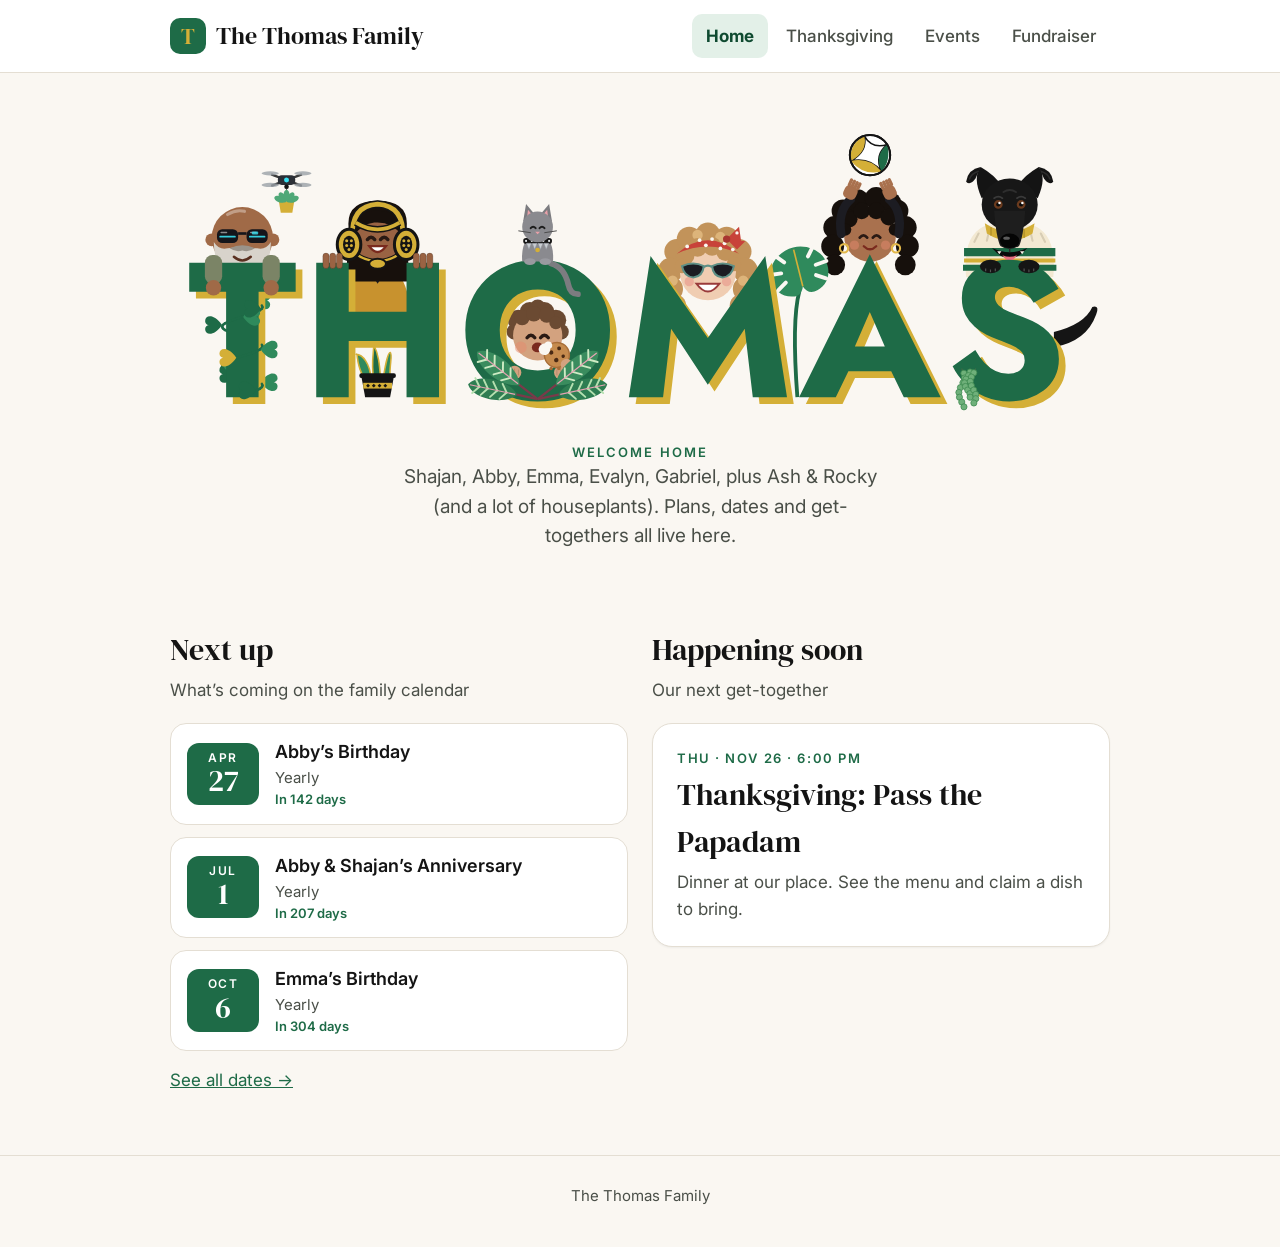
==== commit 3f26daa9: "Add Fundraiser tab for the yearly family fundraiser Co-Authored-By: Claude Opus 5.5 <noreply@anthrop" ====
--- a/index.html
+++ b/index.html
@@ -13,7 +13,7 @@
 <body>
 <header class="site-head"><div class="wrap">
 <a class="brand" href="index.html"><span class="mark" aria-hidden="true">T</span>The Thomas Family</a>
-<nav class="nav" aria-label="Main"><a href="index.html" aria-current="page">Home</a><a href="thanksgiving.html">Thanksgiving</a><a href="events.html">Events</a></nav>
+<nav class="nav" aria-label="Main"><a href="index.html" aria-current="page">Home</a><a href="thanksgiving.html">Thanksgiving</a><a href="events.html">Events</a><a href="fundraiser.html">Fundraiser</a></nav>
 </div></header>
 <main>
 <div class="wrap logo-hero">
--- a/assets/style.css
+++ b/assets/style.css
@@ -116,3 +116,15 @@
 .lg-crumb{animation:lg-crumb 2s linear infinite}
 .lg-hover{animation:lg-hover 2s ease-in-out infinite}
 @media (prefers-reduced-motion: reduce){.lg-bob,.lg-swing,.lg-wag,.lg-swish,.lg-tilt,.lg-peek,.lg-bounce,.lg-blink,.lg-crumb,.lg-hover{animation:none}}
+
+/* fundraiser */
+.fund .what{font-size:34px}
+.fund p{margin-top:8px}
+.meter{height:14px;background:var(--blue-soft);border-radius:999px;overflow:hidden;margin-top:18px}
+.meter span{display:block;height:100%;background:linear-gradient(90deg,var(--blue),#2F8A5C);border-radius:999px}
+.meter-label{color:var(--ink) !important}
+.btn-row{display:flex;flex-wrap:wrap;gap:10px;margin-top:20px}
+.btn-ghost{background:transparent;color:var(--blue);border:2px solid var(--blue)}
+.btn-ghost:hover{background:var(--blue-soft);color:var(--blue-dark)}
+.steps{margin:12px 0 0;padding-left:22px;display:grid;gap:12px;color:var(--muted)}
+.steps strong{color:var(--ink)}
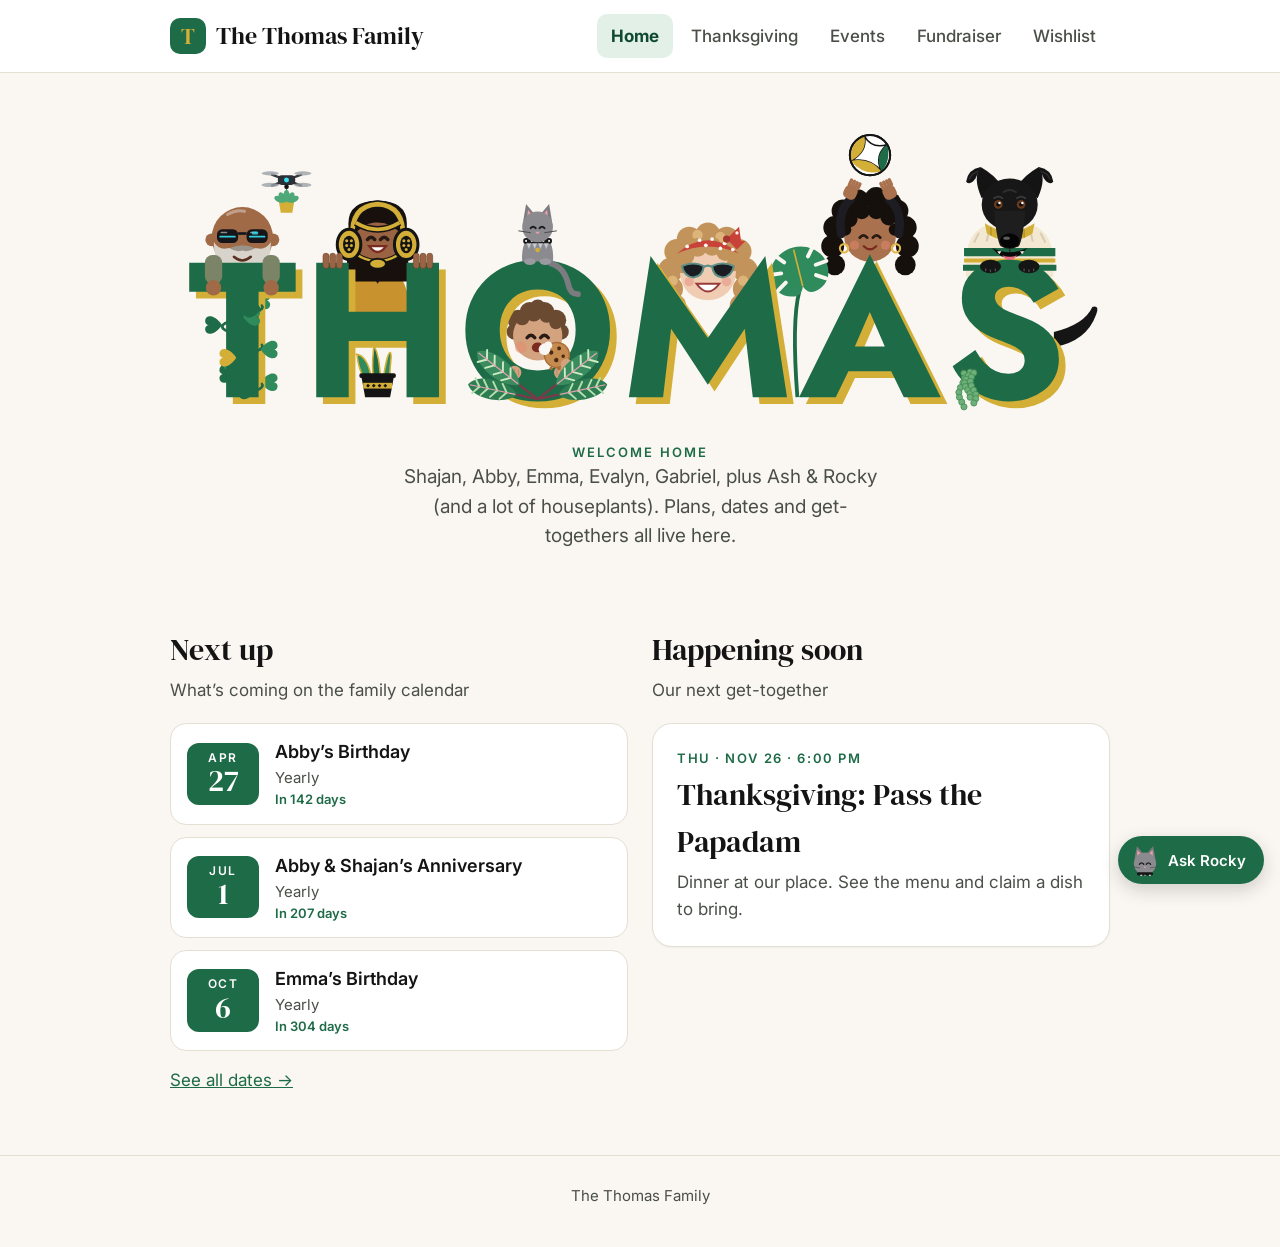
==== commit f0479044: "Wishlist page: per-person lists edited through Rocky with personal secret words, hidden gift claims;" ====
--- a/index.html
+++ b/index.html
@@ -13,7 +13,7 @@
 <body>
 <header class="site-head"><div class="wrap">
 <a class="brand" href="index.html"><span class="mark" aria-hidden="true">T</span>The Thomas Family</a>
-<nav class="nav" aria-label="Main"><a href="index.html" aria-current="page">Home</a><a href="thanksgiving.html">Thanksgiving</a><a href="events.html">Events</a><a href="fundraiser.html">Fundraiser</a></nav>
+<nav class="nav" aria-label="Main"><a href="index.html" aria-current="page">Home</a><a href="thanksgiving.html">Thanksgiving</a><a href="events.html">Events</a><a href="fundraiser.html">Fundraiser</a><a href="wishlist.html">Wishlist</a></nav>
 </div></header>
 <main>
 <div class="wrap logo-hero">
--- a/assets/style.css
+++ b/assets/style.css
@@ -128,3 +128,54 @@
 .btn-ghost:hover{background:var(--blue-soft);color:var(--blue-dark)}
 .steps{margin:12px 0 0;padding-left:22px;display:grid;gap:12px;color:var(--muted)}
 .steps strong{color:var(--ink)}
+
+/* dish claiming */
+.claim-btn{margin-top:6px;min-height:44px;padding:0 16px;border-radius:999px;border:2px dashed var(--blue);background:var(--blue-soft);color:var(--blue-dark);font:600 14px var(--sans);cursor:pointer}
+.claim-btn:hover{background:#D3E8DB}
+.claim-form{margin-top:10px}
+.claim-form label{display:block;font-size:14px;font-weight:600;margin-bottom:6px}
+.claim-row{display:flex;flex-wrap:wrap;gap:8px}
+.claim-row input{flex:1 1 160px;min-height:44px;padding:0 12px;border:1px solid var(--line);border-radius:12px;font:16px var(--sans);color:var(--ink);background:#fff}
+.claim-row input:focus{outline:2px solid var(--blue);outline-offset:1px}
+.claim-msg{margin:8px 0 0;font-size:14px;color:var(--muted)}
+.hp{position:absolute;left:-9999px;width:1px;height:1px;opacity:0}
+
+/* guest helper chat */
+.sr{position:absolute;width:1px;height:1px;overflow:hidden;clip:rect(0 0 0 0)}
+.chat{position:fixed;right:16px;bottom:16px;z-index:50;display:flex;flex-direction:column-reverse;align-items:flex-end;gap:10px}
+.chat-toggle{display:inline-flex;align-items:center;gap:8px;min-height:48px;padding:0 18px;border:0;border-radius:999px;background:var(--blue);color:#fff;font:600 15px var(--sans);box-shadow:0 6px 18px rgba(20,20,20,.18);cursor:pointer}
+.chat-toggle:hover{background:var(--blue-dark)}
+.chat-toggle .rocky{margin-left:-6px}
+.chat-who{display:flex;align-items:center;gap:10px}
+.chat-who span{display:flex;flex-direction:column;line-height:1.15}
+.chat-who small{font-size:12px;opacity:.85}
+.chat-who .rocky{background:#FAF7F2;border-radius:50%;padding:3px;width:34px;height:34px}
+.chat-panel{padding:0;width:min(360px,calc(100vw - 32px));max-height:min(540px,calc(100vh - 110px));display:flex;flex-direction:column;background:#fff;border:1px solid var(--line);border-radius:20px;box-shadow:0 14px 40px rgba(20,20,20,.18);overflow:hidden}
+.chat-panel[hidden]{display:none}
+.chat-panel header{display:flex;align-items:center;justify-content:space-between;padding:12px 16px;background:var(--blue);color:#fff}
+.chat-close{width:44px;height:44px;margin:-10px -10px -10px 0;border:0;background:transparent;color:#fff;font-size:26px;cursor:pointer}
+.chat-panel>*{flex-shrink:0}
+.chat-log{flex:1 1 auto;min-height:0;overflow-y:auto;padding:14px;display:flex;flex-direction:column;gap:8px;}
+.msg{margin:0;padding:9px 12px;border-radius:14px;font-size:15px;line-height:1.45;max-width:88%}
+.msg.bot{background:var(--blue-soft);color:var(--ink);align-self:flex-start;border-bottom-left-radius:4px}
+.msg.me{background:var(--blue);color:#fff;align-self:flex-end;border-bottom-right-radius:4px}
+.msg.typing{color:var(--muted);font-style:italic}
+.chat-chips{display:flex;flex-wrap:wrap;gap:6px;padding:0 14px 10px}
+.chat-chips[hidden]{display:none}
+.chat-chips button{min-height:36px;padding:0 12px;border:1px solid var(--blue);border-radius:999px;background:#fff;color:var(--blue-dark);font:500 13px var(--sans);cursor:pointer}
+.chat-form{display:flex;gap:8px;padding:10px 12px;border-top:1px solid var(--line)}
+.chat-form input{flex:1;min-width:0;min-height:44px;padding:0 12px;border:1px solid var(--line);border-radius:12px;font:16px var(--sans)}
+.chat-form input:focus{outline:2px solid var(--blue);outline-offset:1px}
+.chat-note{margin:0;padding:0 14px 12px;font-size:12px;color:#5F6560}
+@media (max-width:480px){.chat-toggle span{display:none}.chat-toggle{width:52px;justify-content:center;padding:0}}
+
+
+.chat-actions{display:flex;gap:8px;align-self:flex-start}
+.chat-actions .btn{min-height:40px;padding:0 16px;font-size:14px}
+
+/* wishlists */
+.wish-grid{display:grid;gap:18px;grid-template-columns:repeat(auto-fill,minmax(min(300px,100%),1fr))}
+.wish-card .what{margin-bottom:10px}
+.wish-items{margin-top:4px}
+.wish-items .dish-name a{color:var(--ink);text-decoration:underline;text-decoration-color:var(--gold);text-underline-offset:3px}
+.wish-empty{color:var(--muted);font-size:15px;margin:6px 0 0}
